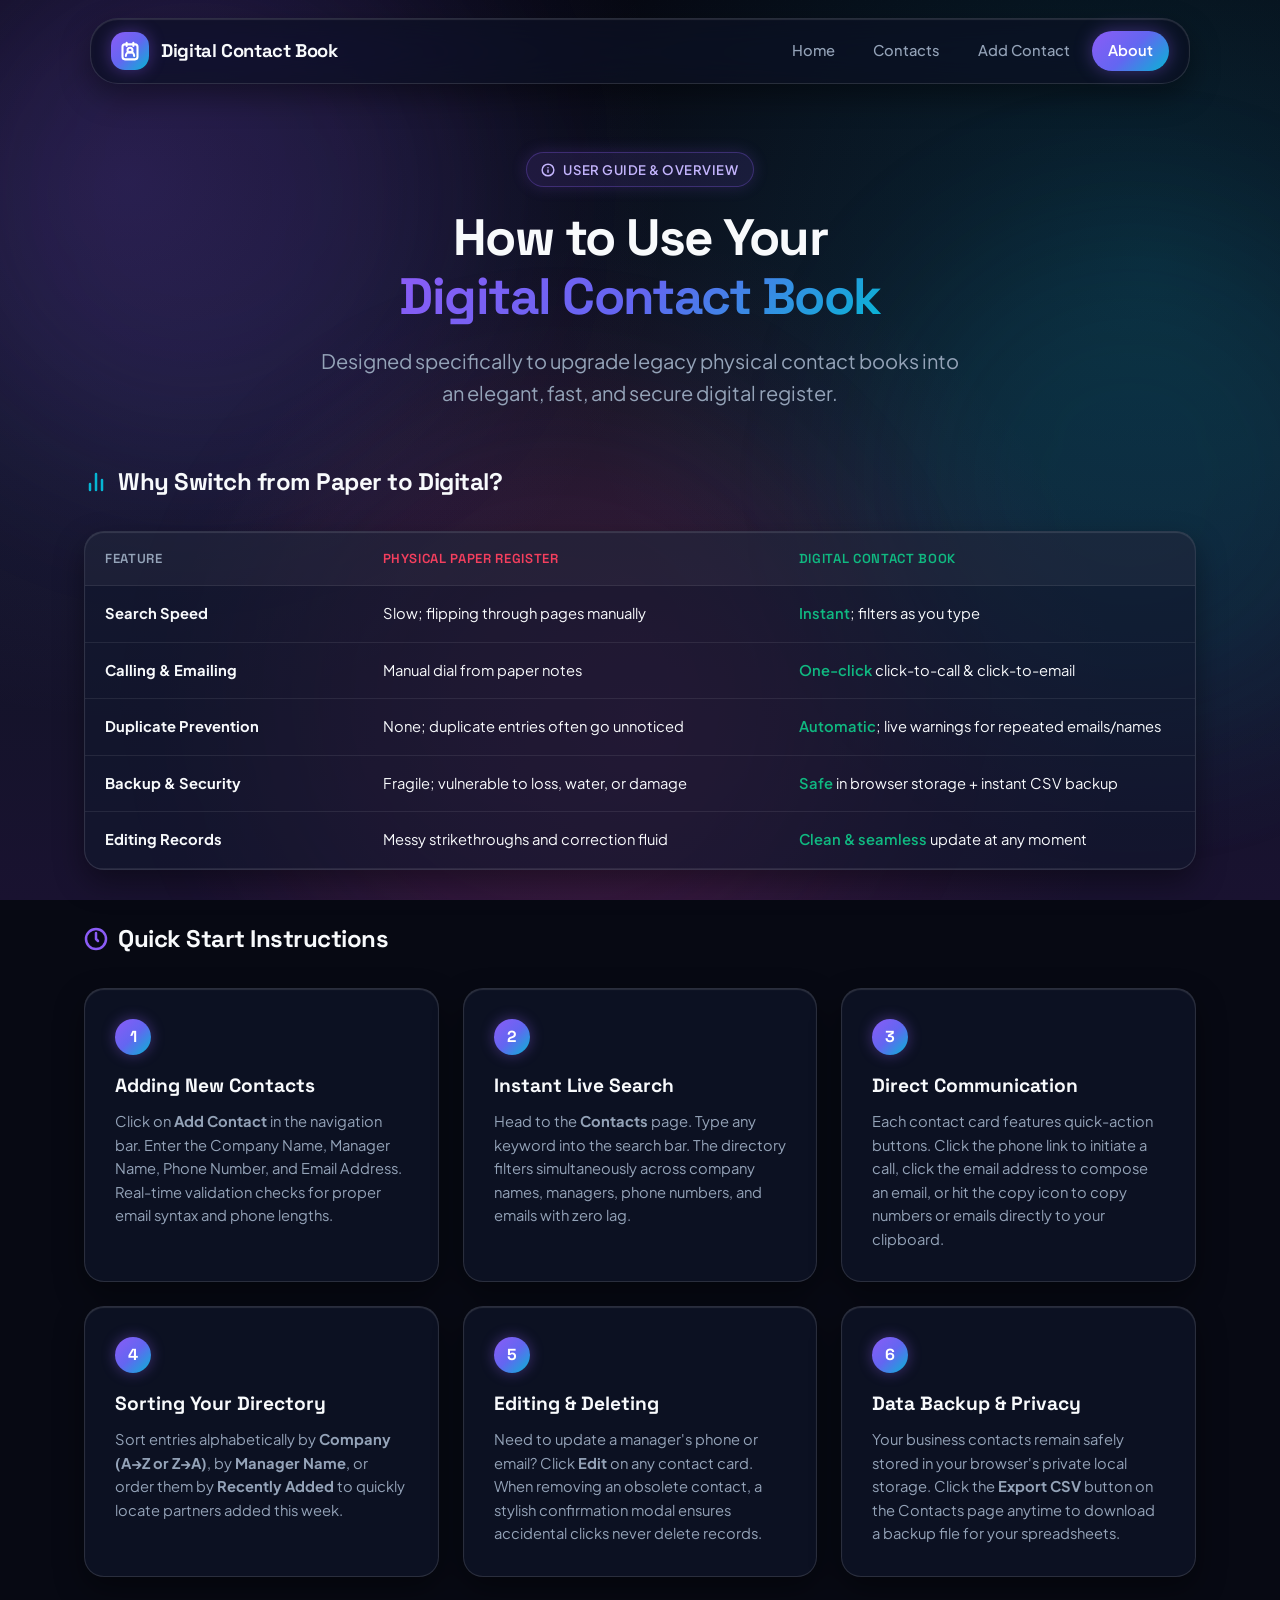
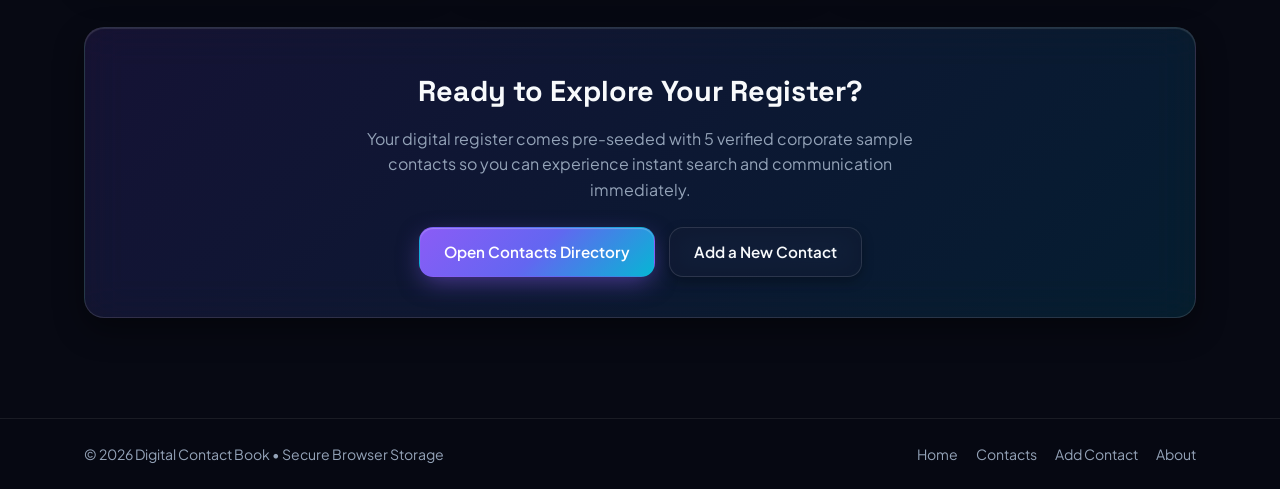
==== pages/about.html @ 1ab27706 "Add files via upload" ====
<!DOCTYPE html>
<html lang="en">
<head>
  <meta charset="UTF-8">
  <meta name="viewport" content="width=device-width, initial-scale=1.0">
  <title>About & User Guide | Digital Contact Book</title>
  <meta name="description" content="Learn how to use your digital contact book to replace your physical paper register.">
  <link rel="stylesheet" href="../css/style.css">
</head>
<body>

  <!-- Ambient Shifting Glow Mesh -->
  <div class="ambient-glow" aria-hidden="true">
    <div class="glow-orb glow-1"></div>
    <div class="glow-orb glow-2"></div>
    <div class="glow-orb glow-3"></div>
  </div>

  <!-- Sticky Glass Navigation Bar -->
  <div class="navbar-wrapper">
    <nav class="navbar" aria-label="Main Navigation">
      <a href="../index.html" class="nav-brand">
        <div class="brand-icon">
          <svg width="20" height="20" viewBox="0 0 24 24" fill="none" stroke="currentColor" stroke-width="2.5" stroke-linecap="round" stroke-linejoin="round">
            <path d="M16 2v4"></path>
            <path d="M8 2v4"></path>
            <rect width="18" height="18" x="3" y="4" rx="3"></rect>
            <circle cx="12" cy="11" r="3"></circle>
            <path d="M7 18a5 5 0 0 1 10 0"></path>
          </svg>
        </div>
        <span>Digital Contact Book</span>
      </a>

      <ul class="nav-links">
        <li><a href="../index.html" class="nav-link">Home</a></li>
        <li><a href="contacts.html" class="nav-link">Contacts</a></li>
        <li><a href="add-contact.html" class="nav-link">Add Contact</a></li>
        <li><a href="about.html" class="nav-link active">About</a></li>
      </ul>

      <button type="button" class="mobile-toggle" id="mobile-toggle" aria-label="Toggle Navigation Menu">
        <svg width="22" height="22" viewBox="0 0 24 24" fill="none" stroke="currentColor" stroke-width="2" stroke-linecap="round" stroke-linejoin="round">
          <line x1="4" y1="6" x2="20" y2="6"></line>
          <line x1="4" y1="12" x2="20" y2="12"></line>
          <line x1="4" y1="18" x2="20" y2="18"></line>
        </svg>
      </button>
    </nav>
  </div>

  <!-- Mobile Dropdown Navigation -->
  <div class="mobile-menu" id="mobile-menu">
    <a href="../index.html" class="nav-link">Home</a>
    <a href="contacts.html" class="nav-link">Contacts</a>
    <a href="add-contact.html" class="nav-link">Add Contact</a>
    <a href="about.html" class="nav-link active">About</a>
  </div>

  <!-- Main Content -->
  <main class="main-content">
    <div class="container">

      <!-- Header Section -->
      <div class="hero-section fade-in" style="padding-bottom: 20px;">
        <div class="hero-pill">
          <svg width="14" height="14" viewBox="0 0 24 24" fill="none" stroke="currentColor" stroke-width="2.5" stroke-linecap="round" stroke-linejoin="round">
            <circle cx="12" cy="12" r="10"></circle>
            <line x1="12" y1="16" x2="12" y2="12"></line>
            <line x1="12" y1="8" x2="12.01" y2="8"></line>
          </svg>
          User Guide & Overview
        </div>
        <h1 class="hero-title" style="font-size: clamp(2.2rem, 4vw, 3.2rem);">
          How to Use Your <br><span class="gradient-text">Digital Contact Book</span>
        </h1>
        <p class="hero-subtitle">
          Designed specifically to upgrade legacy physical contact books into an elegant, fast, and secure digital register.
        </p>
      </div>

      <!-- Comparison: Paper Register vs Digital Register -->
      <section style="margin-bottom: 50px;" class="fade-in">
        <h2 class="section-title" style="margin-bottom: 16px;">
          <svg width="24" height="24" viewBox="0 0 24 24" fill="none" stroke="currentColor" stroke-width="2.5" stroke-linecap="round" stroke-linejoin="round" style="color: var(--accent-cyan);">
            <line x1="18" y1="20" x2="18" y2="10"></line>
            <line x1="12" y1="20" x2="12" y2="4"></line>
            <line x1="6" y1="20" x2="6" y2="14"></line>
          </svg>
          Why Switch from Paper to Digital?
        </h2>

        <div class="glass-panel comparison-table-wrap">
          <table class="comparison-table">
            <thead>
              <tr>
                <th style="width: 25%;">Feature</th>
                <th style="width: 37.5%; color: var(--accent-rose);">Physical Paper Register</th>
                <th style="width: 37.5%; color: var(--accent-emerald);">Digital Contact Book</th>
              </tr>
            </thead>
            <tbody>
              <tr>
                <td><strong>Search Speed</strong></td>
                <td>Slow; flipping through pages manually</td>
                <td><span style="color: var(--accent-emerald); font-weight: 600;">Instant</span>; filters as you type</td>
              </tr>
              <tr>
                <td><strong>Calling & Emailing</strong></td>
                <td>Manual dial from paper notes</td>
                <td><span style="color: var(--accent-emerald); font-weight: 600;">One-click</span> click-to-call & click-to-email</td>
              </tr>
              <tr>
                <td><strong>Duplicate Prevention</strong></td>
                <td>None; duplicate entries often go unnoticed</td>
                <td><span style="color: var(--accent-emerald); font-weight: 600;">Automatic</span>; live warnings for repeated emails/names</td>
              </tr>
              <tr>
                <td><strong>Backup & Security</strong></td>
                <td>Fragile; vulnerable to loss, water, or damage</td>
                <td><span style="color: var(--accent-emerald); font-weight: 600;">Safe</span> in browser storage + instant CSV backup</td>
              </tr>
              <tr>
                <td><strong>Editing Records</strong></td>
                <td>Messy strikethroughs and correction fluid</td>
                <td><span style="color: var(--accent-emerald); font-weight: 600;">Clean & seamless</span> update at any moment</td>
              </tr>
            </tbody>
          </table>
        </div>
      </section>

      <!-- Step-by-Step Guide Grid -->
      <section style="margin-bottom: 50px;" class="fade-in">
        <h2 class="section-title" style="margin-bottom: 24px;">
          <svg width="24" height="24" viewBox="0 0 24 24" fill="none" stroke="currentColor" stroke-width="2.5" stroke-linecap="round" stroke-linejoin="round" style="color: var(--accent-violet);">
            <circle cx="12" cy="12" r="10"></circle>
            <polyline points="12 6 12 12 14 14"></polyline>
          </svg>
          Quick Start Instructions
        </h2>

        <div class="guide-grid">
          <!-- Step 1 -->
          <div class="glass-panel glass-panel-hover guide-card">
            <div class="guide-step-num">1</div>
            <h3 style="font-family: var(--font-heading); font-size: 1.2rem; margin-bottom: 8px;">Adding New Contacts</h3>
            <p style="color: var(--text-muted); font-size: 0.92rem; line-height: 1.6;">
              Click on <strong>Add Contact</strong> in the navigation bar. Enter the Company Name, Manager Name, Phone Number, and Email Address. Real-time validation checks for proper email syntax and phone lengths.
            </p>
          </div>

          <!-- Step 2 -->
          <div class="glass-panel glass-panel-hover guide-card">
            <div class="guide-step-num">2</div>
            <h3 style="font-family: var(--font-heading); font-size: 1.2rem; margin-bottom: 8px;">Instant Live Search</h3>
            <p style="color: var(--text-muted); font-size: 0.92rem; line-height: 1.6;">
              Head to the <strong>Contacts</strong> page. Type any keyword into the search bar. The directory filters simultaneously across company names, managers, phone numbers, and emails with zero lag.
            </p>
          </div>

          <!-- Step 3 -->
          <div class="glass-panel glass-panel-hover guide-card">
            <div class="guide-step-num">3</div>
            <h3 style="font-family: var(--font-heading); font-size: 1.2rem; margin-bottom: 8px;">Direct Communication</h3>
            <p style="color: var(--text-muted); font-size: 0.92rem; line-height: 1.6;">
              Each contact card features quick-action buttons. Click the phone link to initiate a call, click the email address to compose an email, or hit the copy icon to copy numbers or emails directly to your clipboard.
            </p>
          </div>

          <!-- Step 4 -->
          <div class="glass-panel glass-panel-hover guide-card">
            <div class="guide-step-num">4</div>
            <h3 style="font-family: var(--font-heading); font-size: 1.2rem; margin-bottom: 8px;">Sorting Your Directory</h3>
            <p style="color: var(--text-muted); font-size: 0.92rem; line-height: 1.6;">
              Sort entries alphabetically by <strong>Company (A&rarr;Z or Z&rarr;A)</strong>, by <strong>Manager Name</strong>, or order them by <strong>Recently Added</strong> to quickly locate partners added this week.
            </p>
          </div>

          <!-- Step 5 -->
          <div class="glass-panel glass-panel-hover guide-card">
            <div class="guide-step-num">5</div>
            <h3 style="font-family: var(--font-heading); font-size: 1.2rem; margin-bottom: 8px;">Editing & Deleting</h3>
            <p style="color: var(--text-muted); font-size: 0.92rem; line-height: 1.6;">
              Need to update a manager's phone or email? Click <strong>Edit</strong> on any contact card. When removing an obsolete contact, a stylish confirmation modal ensures accidental clicks never delete records.
            </p>
          </div>

          <!-- Step 6 -->
          <div class="glass-panel glass-panel-hover guide-card">
            <div class="guide-step-num">6</div>
            <h3 style="font-family: var(--font-heading); font-size: 1.2rem; margin-bottom: 8px;">Data Backup & Privacy</h3>
            <p style="color: var(--text-muted); font-size: 0.92rem; line-height: 1.6;">
              Your business contacts remain safely stored in your browser's private local storage. Click the <strong>Export CSV</strong> button on the Contacts page anytime to download a backup file for your spreadsheets.
            </p>
          </div>
        </div>
      </section>

      <!-- Call to Action Banner -->
      <section class="glass-panel fade-in" style="padding: 40px; text-align: center; margin-bottom: 40px; background: linear-gradient(135deg, rgba(139, 92, 246, 0.12) 0%, rgba(6, 182, 212, 0.12) 100%);">
        <h2 style="font-family: var(--font-heading); font-size: 1.8rem; font-weight: 700; margin-bottom: 12px;">
          Ready to Explore Your Register?
        </h2>
        <p style="color: var(--text-muted); max-width: 560px; margin: 0 auto 24px; font-size: 1rem;">
          Your digital register comes pre-seeded with 5 verified corporate sample contacts so you can experience instant search and communication immediately.
        </p>
        <div style="display: flex; gap: 14px; justify-content: center; flex-wrap: wrap;">
          <a href="contacts.html" class="btn btn-primary">Open Contacts Directory</a>
          <a href="add-contact.html" class="btn btn-glass">Add a New Contact</a>
        </div>
      </section>

    </div>
  </main>

  <!-- Sticky / Bottom Footer -->
  <footer class="site-footer">
    <div class="container footer-inner">
      <div>&copy; 2026 Digital Contact Book &bull; Secure Browser Storage</div>
      <div class="footer-nav">
        <a href="../index.html">Home</a>
        <a href="contacts.html">Contacts</a>
        <a href="add-contact.html">Add Contact</a>
        <a href="about.html">About</a>
      </div>
    </div>
  </footer>

  <!-- Small Inline Script for Mobile Navigation -->
  <script>
    document.addEventListener('DOMContentLoaded', () => {
      const toggle = document.getElementById('mobile-toggle');
      const menu = document.getElementById('mobile-menu');
      if (toggle && menu) {
        toggle.addEventListener('click', () => menu.classList.toggle('open'));
      }
    });
  </script>
</body>
</html>
---- css/style.css ----
/* ===================================================================
   Digital Contact Book - Ultra-Modern Glassmorphic Aurora Design System
   Single shared stylesheet for all pages
   =================================================================== */

@import url('https://fonts.googleapis.com/css2?family=Plus+Jakarta+Sans:wght@300;400;500;600;700;800&family=Space+Grotesk:wght@500;600;700&display=swap');

/* --- CSS Variables & Design Tokens --- */
:root {
  --font-body: 'Plus Jakarta Sans', -apple-system, BlinkMacSystemFont, 'Segoe UI', Roboto, sans-serif;
  --font-heading: 'Space Grotesk', 'Plus Jakarta Sans', sans-serif;

  /* Color Palette */
  --bg-dark: #070913;
  --bg-gradient-1: #0f1424;
  --bg-gradient-2: #191230;
  
  --glass-nav: rgba(12, 16, 33, 0.75);
  --glass-card: rgba(18, 24, 46, 0.6);
  --glass-card-hover: rgba(26, 34, 64, 0.75);
  --glass-input: rgba(11, 15, 30, 0.7);
  --glass-modal: rgba(14, 18, 36, 0.92);

  --border-subtle: rgba(255, 255, 255, 0.08);
  --border-glass: rgba(255, 255, 255, 0.12);
  --border-glow: rgba(139, 92, 246, 0.5);

  --text-main: #f8fafc;
  --text-muted: #94a3b8;
  --text-dim: #64748b;

  --accent-violet: #8b5cf6;
  --accent-cyan: #06b6d4;
  --accent-pink: #ec4899;
  --accent-emerald: #10b981;
  --accent-amber: #f59e0b;
  --accent-rose: #f43f5e;

  --gradient-primary: linear-gradient(135deg, #8b5cf6 0%, #6366f1 50%, #06b6d4 100%);
  --gradient-accent: linear-gradient(135deg, #ec4899 0%, #8b5cf6 100%);
  --gradient-glow: linear-gradient(135deg, rgba(139, 92, 246, 0.35) 0%, rgba(6, 182, 212, 0.35) 100%);

  --shadow-sm: 0 4px 12px rgba(0, 0, 0, 0.3);
  --shadow-md: 0 12px 30px rgba(0, 0, 0, 0.4);
  --shadow-lg: 0 24px 50px rgba(0, 0, 0, 0.6);
  --shadow-inner: inset 0 1px 1px 0 rgba(255, 255, 255, 0.12);

  --radius-sm: 8px;
  --radius-md: 14px;
  --radius-lg: 20px;
  --radius-xl: 28px;
  --radius-full: 9999px;

  --transition-fast: 0.18s cubic-bezier(0.16, 1, 0.3, 1);
  --transition-normal: 0.28s cubic-bezier(0.16, 1, 0.3, 1);
  --transition-bounce: 0.4s cubic-bezier(0.34, 1.56, 0.64, 1);
}

/* --- Base & Reset --- */
*, *::before, *::after {
  box-sizing: border-box;
  margin: 0;
  padding: 0;
}

html {
  font-size: 16px;
  scroll-behavior: smooth;
  -webkit-font-smoothing: antialiased;
}

body {
  font-family: var(--font-body);
  background-color: var(--bg-dark);
  background-image: 
    radial-gradient(circle at 10% 20%, rgba(139, 92, 246, 0.16), transparent 40%),
    radial-gradient(circle at 90% 30%, rgba(6, 182, 212, 0.14), transparent 45%),
    radial-gradient(circle at 50% 80%, rgba(236, 72, 153, 0.12), transparent 50%),
    linear-gradient(180deg, var(--bg-dark) 0%, var(--bg-gradient-1) 50%, var(--bg-gradient-2) 100%);
  background-attachment: fixed;
  color: var(--text-main);
  min-height: 100vh;
  line-height: 1.6;
  display: flex;
  flex-direction: column;
  position: relative;
  overflow-x: hidden;
}

/* Shifting Ambient Aurora Mesh */
.ambient-glow {
  position: fixed;
  inset: 0;
  pointer-events: none;
  z-index: 0;
  overflow: hidden;
}

.glow-orb {
  position: absolute;
  border-radius: 50%;
  filter: blur(90px);
  opacity: 0.55;
  will-change: transform;
}

.glow-1 {
  width: 550px;
  height: 550px;
  background: rgba(139, 92, 246, 0.18);
  top: -80px;
  left: -80px;
  animation: floatOrb1 20s ease-in-out infinite alternate;
}

.glow-2 {
  width: 500px;
  height: 500px;
  background: rgba(6, 182, 212, 0.16);
  top: 25%;
  right: -100px;
  animation: floatOrb2 25s ease-in-out infinite alternate;
}

.glow-3 {
  width: 600px;
  height: 600px;
  background: rgba(236, 72, 153, 0.13);
  bottom: -100px;
  left: 20%;
  animation: floatOrb3 28s ease-in-out infinite alternate;
}

@keyframes floatOrb1 {
  0% { transform: translate(0, 0) scale(1); }
  100% { transform: translate(120px, 140px) scale(1.15); }
}

@keyframes floatOrb2 {
  0% { transform: translate(0, 0) scale(1); }
  100% { transform: translate(-140px, 80px) scale(0.95); }
}

@keyframes floatOrb3 {
  0% { transform: translate(0, 0) scale(1); }
  100% { transform: translate(80px, -120px) scale(1.1); }
}

/* Respect Reduced Motion */
@media (prefers-reduced-motion: reduce) {
  .glow-orb { animation: none !important; }
  * { animation-duration: 0.001ms !important; transition-duration: 0.001ms !important; }
}

/* --- Container & Layout --- */
.container {
  width: 100%;
  max-width: 1160px;
  margin: 0 auto;
  padding: 0 24px;
  position: relative;
  z-index: 1;
}

.main-content {
  flex: 1 0 auto;
  padding-top: 104px;
  padding-bottom: 60px;
}

/* --- Sticky Glass Navigation Bar --- */
.navbar-wrapper {
  position: fixed;
  top: 18px;
  left: 0;
  right: 0;
  z-index: 100;
  display: flex;
  justify-content: center;
  padding: 0 24px;
}

.navbar {
  width: 100%;
  max-width: 1100px;
  height: 66px;
  background: var(--glass-nav);
  backdrop-filter: blur(20px) saturate(180%);
  -webkit-backdrop-filter: blur(20px) saturate(180%);
  border: 1px solid var(--border-glass);
  box-shadow: var(--shadow-md), var(--shadow-inner);
  border-radius: var(--radius-xl);
  display: flex;
  align-items: center;
  justify-content: space-between;
  padding: 0 20px;
  transition: all var(--transition-normal);
}

.nav-brand {
  display: flex;
  align-items: center;
  gap: 12px;
  text-decoration: none;
  color: var(--text-main);
  font-family: var(--font-heading);
  font-weight: 700;
  font-size: 1.15rem;
  letter-spacing: -0.02em;
}

.brand-icon {
  width: 38px;
  height: 38px;
  border-radius: var(--radius-md);
  background: var(--gradient-primary);
  display: flex;
  align-items: center;
  justify-content: center;
  color: white;
  box-shadow: 0 0 16px rgba(139, 92, 246, 0.4);
  transition: transform var(--transition-bounce);
}

.nav-brand:hover .brand-icon {
  transform: rotate(-6deg) scale(1.06);
}

.nav-links {
  display: flex;
  align-items: center;
  gap: 6px;
  list-style: none;
}

.nav-link {
  display: inline-flex;
  align-items: center;
  gap: 7px;
  padding: 8px 16px;
  border-radius: var(--radius-full);
  font-size: 0.92rem;
  font-weight: 500;
  color: var(--text-muted);
  text-decoration: none;
  transition: all var(--transition-fast);
}

.nav-link:hover {
  color: var(--text-main);
  background: rgba(255, 255, 255, 0.06);
}

.nav-link.active {
  color: #ffffff;
  background: var(--gradient-primary);
  box-shadow: 0 0 18px rgba(139, 92, 246, 0.4);
  font-weight: 600;
}

/* Mobile Toggle & Menu */
.mobile-toggle {
  display: none;
  width: 40px;
  height: 40px;
  border-radius: var(--radius-md);
  border: 1px solid var(--border-glass);
  background: rgba(255, 255, 255, 0.05);
  color: var(--text-main);
  cursor: pointer;
  align-items: center;
  justify-content: center;
}

.mobile-menu {
  display: none;
  position: fixed;
  top: 90px;
  left: 24px;
  right: 24px;
  background: var(--glass-modal);
  backdrop-filter: blur(24px) saturate(180%);
  border: 1px solid var(--border-glass);
  border-radius: var(--radius-lg);
  padding: 16px;
  box-shadow: var(--shadow-lg);
  z-index: 99;
  flex-direction: column;
  gap: 8px;
}

.mobile-menu.open {
  display: flex;
}

.mobile-menu .nav-link {
  width: 100%;
  padding: 12px 16px;
  border-radius: var(--radius-md);
}

/* --- Glassmorphism Panels & Cards --- */
.glass-panel {
  background: var(--glass-card);
  backdrop-filter: blur(20px) saturate(180%);
  -webkit-backdrop-filter: blur(20px) saturate(180%);
  border: 1px solid var(--border-glass);
  box-shadow: var(--shadow-md), var(--shadow-inner);
  border-radius: var(--radius-lg);
  transition: all var(--transition-normal);
  position: relative;
}

.glass-panel-hover:hover {
  border-color: var(--border-glow);
  box-shadow: var(--shadow-lg), 0 0 25px rgba(139, 92, 246, 0.25), var(--shadow-inner);
  transform: translateY(-4px);
}

/* --- Hero Section --- */
.hero-section {
  text-align: center;
  padding: 48px 0 36px;
  max-width: 820px;
  margin: 0 auto;
}

.hero-pill {
  display: inline-flex;
  align-items: center;
  gap: 8px;
  padding: 6px 14px;
  border-radius: var(--radius-full);
  background: rgba(139, 92, 246, 0.12);
  border: 1px solid rgba(139, 92, 246, 0.3);
  color: #c4b5fd;
  font-size: 0.82rem;
  font-weight: 600;
  letter-spacing: 0.04em;
  text-transform: uppercase;
  margin-bottom: 22px;
  box-shadow: 0 0 16px rgba(139, 92, 246, 0.2);
}

.hero-title {
  font-family: var(--font-heading);
  font-size: clamp(2.4rem, 5vw, 3.8rem);
  font-weight: 800;
  line-height: 1.15;
  letter-spacing: -0.03em;
  margin-bottom: 18px;
  color: var(--text-main);
}

.gradient-text {
  background: var(--gradient-primary);
  -webkit-background-clip: text;
  -webkit-text-fill-color: transparent;
  display: inline-block;
}

.hero-subtitle {
  font-size: clamp(1.05rem, 2vw, 1.25rem);
  color: var(--text-muted);
  max-width: 640px;
  margin: 0 auto 34px;
  line-height: 1.6;
}

.hero-actions {
  display: flex;
  align-items: center;
  justify-content: center;
  gap: 16px;
  flex-wrap: wrap;
}

/* --- Buttons --- */
.btn {
  display: inline-flex;
  align-items: center;
  justify-content: center;
  gap: 8px;
  padding: 12px 24px;
  border-radius: var(--radius-md);
  font-family: var(--font-body);
  font-size: 0.95rem;
  font-weight: 600;
  text-decoration: none;
  cursor: pointer;
  border: 1px solid transparent;
  transition: all var(--transition-fast);
  white-space: nowrap;
  outline: none;
}

.btn-primary {
  background: var(--gradient-primary);
  color: #ffffff;
  box-shadow: 0 8px 24px -4px rgba(139, 92, 246, 0.5), inset 0 1px 1px 0 rgba(255, 255, 255, 0.25);
}

.btn-primary:hover {
  transform: translateY(-2px);
  box-shadow: 0 12px 30px -4px rgba(139, 92, 246, 0.7), inset 0 1px 1px 0 rgba(255, 255, 255, 0.35);
  filter: brightness(1.06);
}

.btn-glass {
  background: var(--glass-card);
  backdrop-filter: blur(14px);
  border: 1px solid var(--border-glass);
  color: var(--text-main);
  box-shadow: var(--shadow-sm);
}

.btn-glass:hover {
  background: var(--glass-card-hover);
  border-color: rgba(255, 255, 255, 0.25);
  transform: translateY(-2px);
  color: #ffffff;
}

.btn-danger {
  background: rgba(244, 63, 94, 0.14);
  border: 1px solid rgba(244, 63, 94, 0.35);
  color: #f43f5e;
}

.btn-danger:hover {
  background: rgba(244, 63, 94, 0.28);
  border-color: rgba(244, 63, 94, 0.6);
  color: #ffe4e6;
  box-shadow: 0 0 16px rgba(244, 63, 94, 0.3);
}

.btn-sm {
  padding: 8px 14px;
  font-size: 0.85rem;
  border-radius: var(--radius-sm);
}

.btn-icon {
  width: 36px;
  height: 36px;
  padding: 0;
  border-radius: var(--radius-sm);
  display: inline-flex;
  align-items: center;
  justify-content: center;
  background: rgba(255, 255, 255, 0.05);
  border: 1px solid var(--border-glass);
  color: var(--text-muted);
  cursor: pointer;
  transition: all var(--transition-fast);
}

.btn-icon:hover {
  color: var(--text-main);
  background: rgba(255, 255, 255, 0.12);
  border-color: var(--border-glow);
  transform: translateY(-1px);
}

/* --- Stats & Feature Cards --- */
.stats-grid {
  display: grid;
  grid-template-columns: repeat(auto-fit, minmax(280px, 1fr));
  gap: 24px;
  margin: 40px 0 50px;
}

.stat-card {
  padding: 24px;
  display: flex;
  align-items: center;
  gap: 20px;
}

.stat-icon {
  width: 58px;
  height: 58px;
  border-radius: var(--radius-md);
  display: flex;
  align-items: center;
  justify-content: center;
  flex-shrink: 0;
  background: rgba(139, 92, 246, 0.15);
  color: #a78bfa;
  border: 1px solid rgba(139, 92, 246, 0.3);
}

.stat-icon.cyan {
  background: rgba(6, 182, 212, 0.15);
  color: #22d3ee;
  border: 1px solid rgba(6, 182, 212, 0.3);
}

.stat-icon.pink {
  background: rgba(236, 72, 153, 0.15);
  color: #f472b6;
  border: 1px solid rgba(236, 72, 153, 0.3);
}

.stat-meta {
  display: flex;
  flex-direction: column;
}

.stat-val {
  font-family: var(--font-heading);
  font-size: 2.2rem;
  font-weight: 700;
  line-height: 1;
  color: var(--text-main);
  margin-bottom: 4px;
}

.stat-desc {
  font-size: 0.9rem;
  color: var(--text-muted);
  font-weight: 500;
}

/* --- Section Headers --- */
.section-header {
  display: flex;
  align-items: center;
  justify-content: space-between;
  margin-bottom: 24px;
  flex-wrap: wrap;
  gap: 16px;
}

.section-title {
  font-family: var(--font-heading);
  font-size: 1.5rem;
  font-weight: 700;
  letter-spacing: -0.02em;
  display: flex;
  align-items: center;
  gap: 10px;
}

.section-badge {
  font-size: 0.8rem;
  padding: 3px 10px;
  border-radius: var(--radius-full);
  background: rgba(255, 255, 255, 0.08);
  color: var(--text-muted);
  font-weight: 500;
}

/* --- Controls Toolbar (Search & Sort) --- */
.toolbar {
  padding: 16px 20px;
  margin-bottom: 30px;
  display: flex;
  align-items: center;
  justify-content: space-between;
  gap: 16px;
  flex-wrap: wrap;
}

.search-wrap {
  position: relative;
  flex: 1 1 320px;
}

.search-icon-svg {
  position: absolute;
  left: 14px;
  top: 50%;
  transform: translateY(-50%);
  color: var(--text-dim);
  pointer-events: none;
}

.search-field {
  width: 100%;
  height: 44px;
  padding: 0 40px 0 44px;
  border-radius: var(--radius-md);
  border: 1px solid var(--border-glass);
  background: var(--glass-input);
  color: var(--text-main);
  font-family: var(--font-body);
  font-size: 0.95rem;
  outline: none;
  transition: all var(--transition-fast);
}

.search-field:focus {
  border-color: var(--accent-violet);
  box-shadow: 0 0 0 3px rgba(139, 92, 246, 0.25);
}

.search-clear {
  position: absolute;
  right: 12px;
  top: 50%;
  transform: translateY(-50%);
  background: transparent;
  border: none;
  color: var(--text-dim);
  cursor: pointer;
  display: none;
}

.search-clear:hover {
  color: var(--text-main);
}

.sort-select {
  height: 44px;
  padding: 0 36px 0 14px;
  border-radius: var(--radius-md);
  border: 1px solid var(--border-glass);
  background: var(--glass-input);
  color: var(--text-main);
  font-family: var(--font-body);
  font-size: 0.9rem;
  cursor: pointer;
  outline: none;
  appearance: none;
  background-image: url("data:image/svg+xml,%3Csvg xmlns='http://www.w3.org/2000/svg' width='16' height='16' viewBox='0 0 24 24' fill='none' stroke='%2394a3b8' stroke-width='2' stroke-linecap='round' stroke-linejoin='round'%3E%3Cpolyline points='6 9 12 15 18 9'%3E%3C/polyline%3E%3C/svg%3E");
  background-repeat: no-repeat;
  background-position: right 12px center;
  transition: all var(--transition-fast);
}

.sort-select:focus {
  border-color: var(--accent-violet);
  box-shadow: 0 0 0 3px rgba(139, 92, 246, 0.25);
}

/* --- Contact Cards Grid --- */
.cards-grid {
  display: grid;
  grid-template-columns: repeat(auto-fill, minmax(330px, 1fr));
  gap: 24px;
}

.contact-card {
  padding: 24px;
  display: flex;
  flex-direction: column;
  justify-content: space-between;
  height: 100%;
  animation: fadeInUp 0.4s cubic-bezier(0.16, 1, 0.3, 1) backwards;
}

.card-header-row {
  display: flex;
  align-items: center;
  gap: 16px;
  margin-bottom: 20px;
}

.company-avatar-badge {
  width: 52px;
  height: 52px;
  border-radius: var(--radius-md);
  display: flex;
  align-items: center;
  justify-content: center;
  font-family: var(--font-heading);
  font-size: 1.25rem;
  font-weight: 700;
  color: #ffffff;
  flex-shrink: 0;
  box-shadow: 0 4px 14px rgba(0, 0, 0, 0.3);
  text-shadow: 0 1px 3px rgba(0, 0, 0, 0.4);
}

.card-titles {
  flex: 1;
  min-width: 0;
}

.card-company-name {
  font-family: var(--font-heading);
  font-size: 1.18rem;
  font-weight: 700;
  color: var(--text-main);
  white-space: nowrap;
  overflow: hidden;
  text-overflow: ellipsis;
  margin-bottom: 3px;
}

.card-manager-name {
  display: flex;
  align-items: center;
  gap: 6px;
  font-size: 0.88rem;
  color: var(--text-muted);
}

.card-contact-list {
  display: flex;
  flex-direction: column;
  gap: 10px;
  margin-bottom: 20px;
  padding: 14px;
  background: rgba(255, 255, 255, 0.03);
  border-radius: var(--radius-md);
  border: 1px solid rgba(255, 255, 255, 0.05);
}

.contact-item-row {
  display: flex;
  align-items: center;
  justify-content: space-between;
  gap: 8px;
  font-size: 0.88rem;
}

.item-left {
  display: flex;
  align-items: center;
  gap: 8px;
  color: var(--text-muted);
  min-width: 0;
}

.item-link {
  color: var(--text-main);
  text-decoration: none;
  font-weight: 500;
  white-space: nowrap;
  overflow: hidden;
  text-overflow: ellipsis;
}

.item-link:hover {
  color: var(--accent-cyan);
}

.copy-mini-btn {
  background: transparent;
  border: none;
  color: var(--text-dim);
  cursor: pointer;
  padding: 4px;
  border-radius: 4px;
  display: flex;
  align-items: center;
  justify-content: center;
  transition: color var(--transition-fast);
}

.copy-mini-btn:hover {
  color: var(--text-main);
}

.card-footer-row {
  display: flex;
  align-items: center;
  justify-content: flex-end;
  gap: 8px;
  padding-top: 16px;
  border-top: 1px solid var(--border-subtle);
  margin-top: auto;
}

/* --- Forms & Validation --- */
.form-box {
  max-width: 660px;
  margin: 0 auto;
  padding: 38px;
}

.form-field {
  margin-bottom: 22px;
  position: relative;
}

.field-label {
  display: block;
  font-size: 0.9rem;
  font-weight: 600;
  color: var(--text-main);
  margin-bottom: 8px;
}

.field-label .required {
  color: var(--accent-pink);
  margin-left: 2px;
}

.input-wrapper {
  position: relative;
}

.input-icon-svg {
  position: absolute;
  left: 14px;
  top: 50%;
  transform: translateY(-50%);
  color: var(--text-dim);
  pointer-events: none;
}

.text-input {
  width: 100%;
  padding: 12px 16px 12px 44px;
  border-radius: var(--radius-md);
  border: 1px solid var(--border-glass);
  background: var(--glass-input);
  color: var(--text-main);
  font-family: var(--font-body);
  font-size: 0.95rem;
  outline: none;
  transition: all var(--transition-fast);
}

.text-input:focus {
  border-color: var(--accent-violet);
  box-shadow: 0 0 0 3px rgba(139, 92, 246, 0.25);
}

.form-field.has-error .text-input {
  border-color: var(--accent-rose);
  box-shadow: 0 0 0 3px rgba(244, 63, 94, 0.25);
}

.field-error-msg {
  font-size: 0.82rem;
  margin-top: 6px;
  display: none;
  color: #fb7185;
  align-items: center;
  gap: 6px;
}

.form-field.has-error .field-error-msg {
  display: flex;
}

/* Warning & Success Banners */
.alert-banner {
  padding: 14px 18px;
  border-radius: var(--radius-md);
  margin-bottom: 24px;
  display: flex;
  align-items: center;
  gap: 12px;
  font-size: 0.92rem;
  animation: fadeInUp 0.3s ease;
}

.alert-warning {
  background: rgba(245, 158, 11, 0.12);
  border: 1px solid rgba(245, 158, 11, 0.35);
  color: #fbbf24;
}

.alert-success {
  background: rgba(16, 185, 129, 0.12);
  border: 1px solid rgba(16, 185, 129, 0.35);
  color: #34d399;
}

/* --- Empty States --- */
.empty-state {
  text-align: center;
  padding: 60px 24px;
  max-width: 480px;
  margin: 30px auto;
}

.empty-icon-circle {
  width: 76px;
  height: 76px;
  border-radius: var(--radius-xl);
  background: rgba(139, 92, 246, 0.1);
  border: 1px solid rgba(139, 92, 246, 0.25);
  display: inline-flex;
  align-items: center;
  justify-content: center;
  color: #a78bfa;
  margin-bottom: 22px;
  box-shadow: 0 0 25px rgba(139, 92, 246, 0.2);
}

.empty-title {
  font-family: var(--font-heading);
  font-size: 1.35rem;
  font-weight: 700;
  margin-bottom: 8px;
}

.empty-text {
  font-size: 0.95rem;
  color: var(--text-muted);
  margin-bottom: 22px;
}

/* --- About Guide Layout --- */
.guide-grid {
  display: grid;
  grid-template-columns: repeat(auto-fit, minmax(320px, 1fr));
  gap: 24px;
  margin: 30px 0 40px;
}

.guide-card {
  padding: 30px;
}

.guide-step-num {
  width: 36px;
  height: 36px;
  border-radius: 50%;
  background: var(--gradient-primary);
  color: white;
  display: flex;
  align-items: center;
  justify-content: center;
  font-family: var(--font-heading);
  font-weight: 700;
  font-size: 1rem;
  margin-bottom: 16px;
  box-shadow: 0 0 14px rgba(139, 92, 246, 0.4);
}

.comparison-table-wrap {
  overflow-x: auto;
  margin: 30px 0;
  border-radius: var(--radius-lg);
  border: 1px solid var(--border-glass);
}

.comparison-table {
  width: 100%;
  border-collapse: collapse;
  text-align: left;
}

.comparison-table th, .comparison-table td {
  padding: 16px 20px;
  border-bottom: 1px solid var(--border-subtle);
  font-size: 0.92rem;
}

.comparison-table th {
  background: rgba(255, 255, 255, 0.04);
  font-family: var(--font-heading);
  font-weight: 600;
  color: var(--text-muted);
  text-transform: uppercase;
  font-size: 0.82rem;
  letter-spacing: 0.05em;
}

/* --- Confirmation Modal --- */
.modal-overlay {
  position: fixed;
  inset: 0;
  background: rgba(4, 6, 15, 0.78);
  backdrop-filter: blur(8px);
  -webkit-backdrop-filter: blur(8px);
  z-index: 999;
  display: flex;
  align-items: center;
  justify-content: center;
  padding: 20px;
  opacity: 0;
  pointer-events: none;
  transition: opacity var(--transition-normal);
}

.modal-overlay.open {
  opacity: 1;
  pointer-events: auto;
}

.modal-card {
  background: var(--glass-modal);
  backdrop-filter: blur(28px) saturate(200%);
  border: 1px solid var(--border-glass);
  box-shadow: 0 25px 60px rgba(0, 0, 0, 0.65), var(--shadow-inner);
  border-radius: var(--radius-xl);
  max-width: 440px;
  width: 100%;
  padding: 32px;
  text-align: center;
  transform: scale(0.92);
  transition: transform var(--transition-bounce);
}

.modal-overlay.open .modal-card {
  transform: scale(1);
}

.modal-icon-badge {
  width: 60px;
  height: 60px;
  border-radius: 50%;
  margin: 0 auto 18px;
  display: flex;
  align-items: center;
  justify-content: center;
  background: rgba(244, 63, 94, 0.15);
  color: var(--accent-rose);
  border: 1px solid rgba(244, 63, 94, 0.35);
  box-shadow: 0 0 20px rgba(244, 63, 94, 0.25);
}

/* --- Floating Toasts --- */
.toast-stack {
  position: fixed;
  bottom: 24px;
  right: 24px;
  z-index: 1000;
  display: flex;
  flex-direction: column;
  gap: 10px;
  pointer-events: none;
}

.toast-item {
  pointer-events: auto;
  min-width: 280px;
  max-width: 420px;
  background: var(--glass-modal);
  backdrop-filter: blur(20px);
  border: 1px solid var(--border-glass);
  box-shadow: var(--shadow-lg);
  border-radius: var(--radius-md);
  padding: 14px 18px;
  display: flex;
  align-items: center;
  gap: 12px;
  color: var(--text-main);
  font-size: 0.9rem;
  font-weight: 500;
  animation: toastIn 0.3s cubic-bezier(0.16, 1, 0.3, 1) forwards;
}

@keyframes toastIn {
  from { opacity: 0; transform: translateY(16px) scale(0.96); }
  to { opacity: 1; transform: translateY(0) scale(1); }
}

@keyframes toastOut {
  from { opacity: 1; transform: translateY(0) scale(1); }
  to { opacity: 0; transform: translateY(16px) scale(0.96); }
}

/* --- Footer --- */
.site-footer {
  flex-shrink: 0;
  border-top: 1px solid var(--border-subtle);
  background: rgba(7, 9, 19, 0.5);
  backdrop-filter: blur(12px);
  padding: 24px 0;
  margin-top: auto;
  font-size: 0.88rem;
  color: var(--text-muted);
}

.footer-inner {
  display: flex;
  align-items: center;
  justify-content: space-between;
  flex-wrap: wrap;
  gap: 16px;
}

.footer-nav {
  display: flex;
  gap: 18px;
}

.footer-nav a {
  color: var(--text-muted);
  text-decoration: none;
  transition: color var(--transition-fast);
}

.footer-nav a:hover {
  color: var(--text-main);
}

/* --- Animations --- */
@keyframes fadeInUp {
  from { opacity: 0; transform: translateY(16px); }
  to { opacity: 1; transform: translateY(0); }
}

.fade-in {
  animation: fadeInUp 0.45s cubic-bezier(0.16, 1, 0.3, 1) forwards;
}

/* --- Responsive Media Queries --- */
@media (max-width: 768px) {
  .nav-links { display: none; }
  .mobile-toggle { display: flex; }
  .navbar { height: 60px; padding: 0 16px; }
  .main-content { padding-top: 92px; padding-bottom: 40px; }
  .hero-section { padding: 24px 0 20px; }
  .stats-grid { grid-template-columns: 1fr; }
  .cards-grid { grid-template-columns: 1fr; }
  .form-box { padding: 24px 18px; }
  .toolbar { flex-direction: column; align-items: stretch; }
  .footer-inner { flex-direction: column; text-align: center; }
}
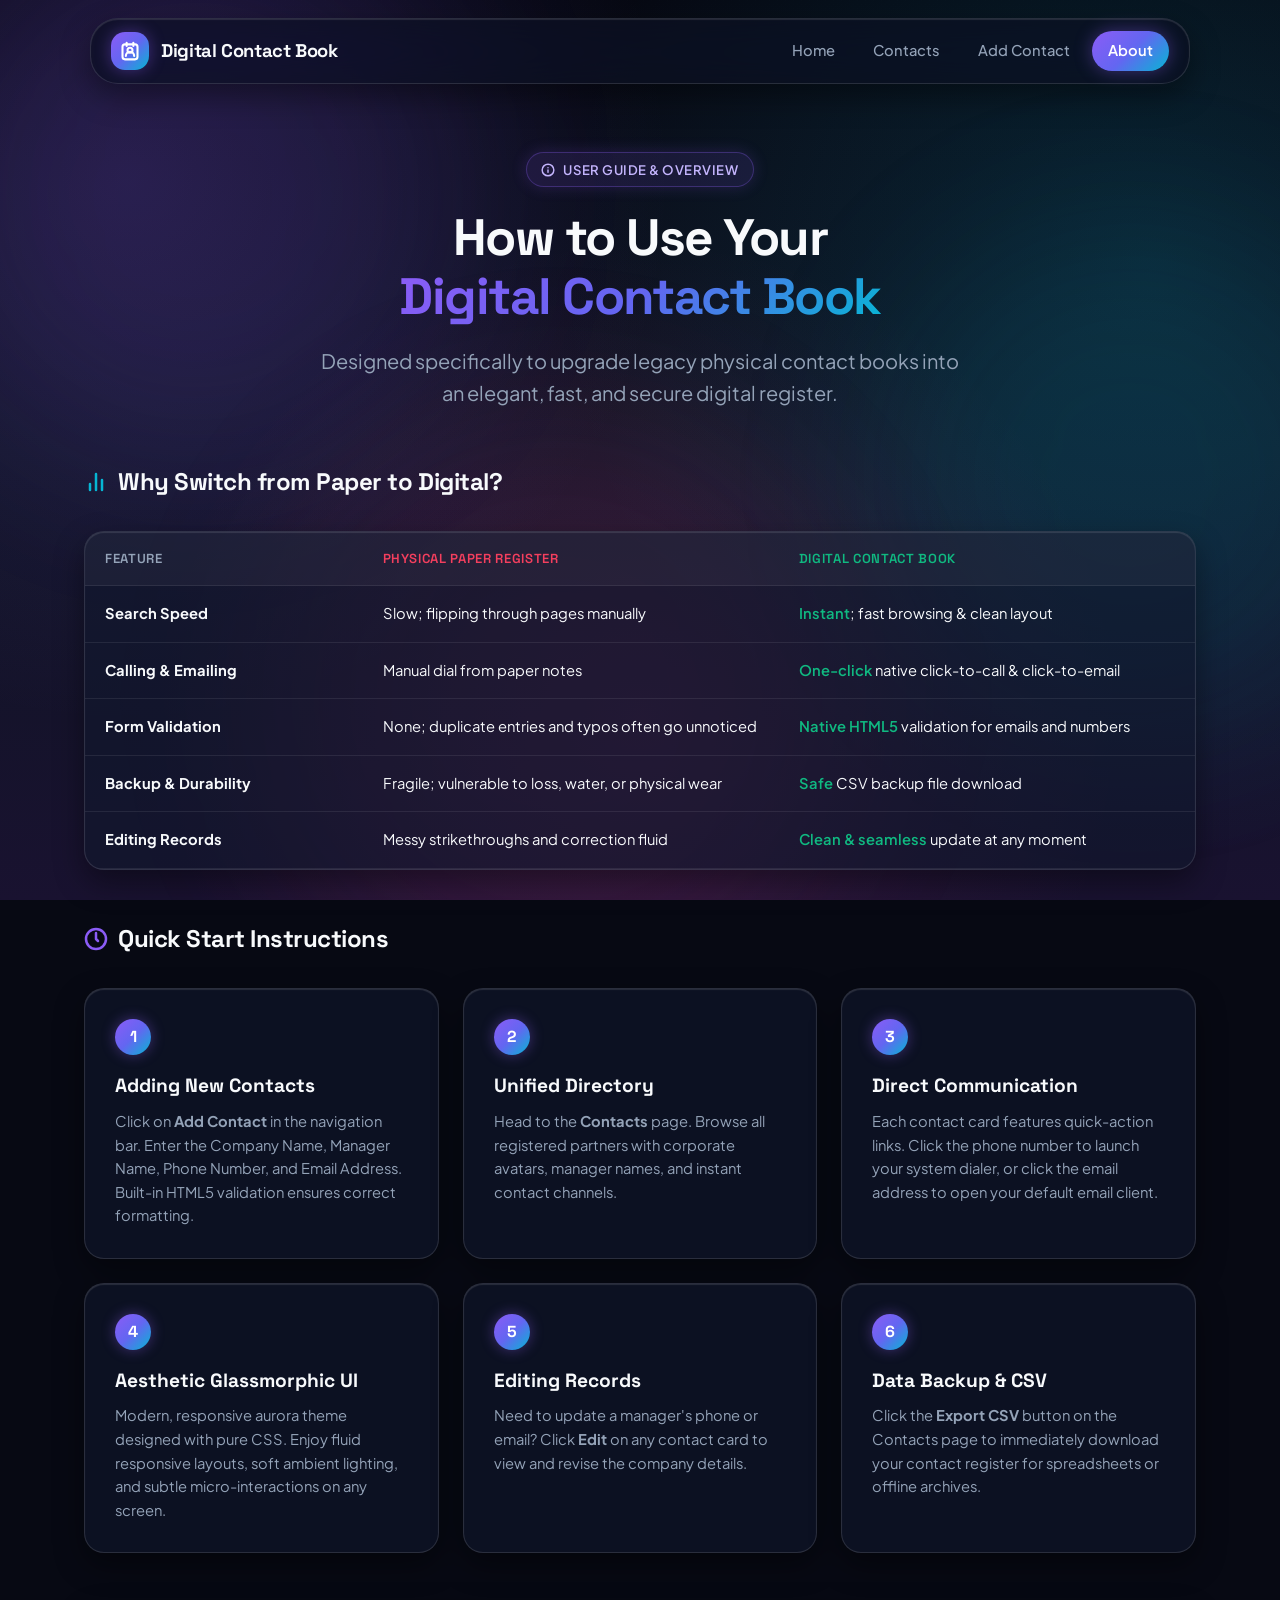
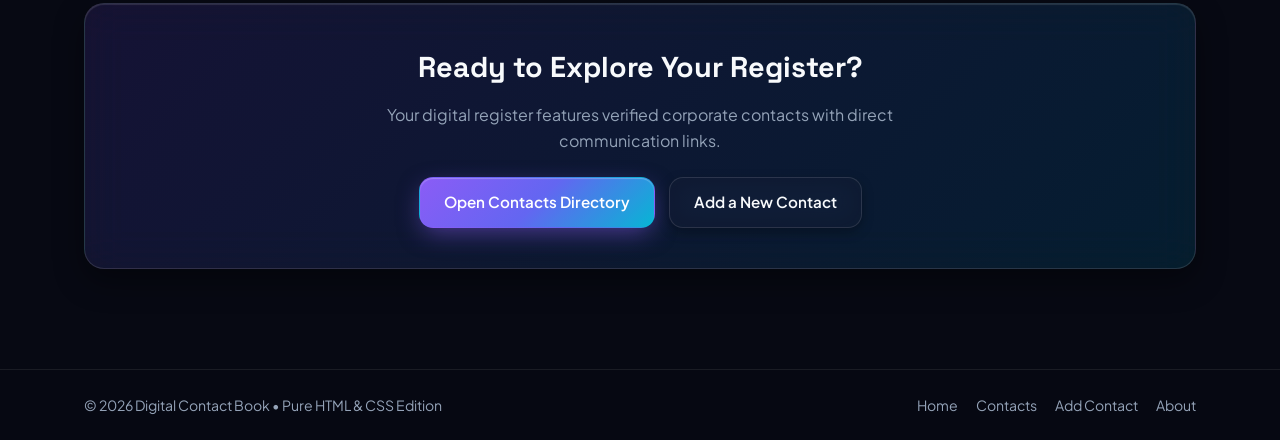
==== commit 5590c32d: "Add files via upload" ====
--- a/pages/about.html
+++ b/pages/about.html
@@ -15,6 +15,9 @@
     <div class="glow-orb glow-2"></div>
     <div class="glow-orb glow-3"></div>
   </div>
+
+  <!-- Pure CSS Mobile Menu Toggle Checkbox -->
+  <input type="checkbox" id="mobile-toggle-check" class="mobile-toggle-check" aria-hidden="true">
 
   <!-- Sticky Glass Navigation Bar -->
   <div class="navbar-wrapper">
@@ -39,13 +42,13 @@
         <li><a href="about.html" class="nav-link active">About</a></li>
       </ul>
 
-      <button type="button" class="mobile-toggle" id="mobile-toggle" aria-label="Toggle Navigation Menu">
+      <label for="mobile-toggle-check" class="mobile-toggle" aria-label="Toggle Navigation Menu">
         <svg width="22" height="22" viewBox="0 0 24 24" fill="none" stroke="currentColor" stroke-width="2" stroke-linecap="round" stroke-linejoin="round">
           <line x1="4" y1="6" x2="20" y2="6"></line>
           <line x1="4" y1="12" x2="20" y2="12"></line>
           <line x1="4" y1="18" x2="20" y2="18"></line>
         </svg>
-      </button>
+      </label>
     </nav>
   </div>
 
@@ -103,22 +106,22 @@
               <tr>
                 <td><strong>Search Speed</strong></td>
                 <td>Slow; flipping through pages manually</td>
-                <td><span style="color: var(--accent-emerald); font-weight: 600;">Instant</span>; filters as you type</td>
+                <td><span style="color: var(--accent-emerald); font-weight: 600;">Instant</span>; fast browsing &amp; clean layout</td>
               </tr>
               <tr>
                 <td><strong>Calling & Emailing</strong></td>
                 <td>Manual dial from paper notes</td>
-                <td><span style="color: var(--accent-emerald); font-weight: 600;">One-click</span> click-to-call & click-to-email</td>
-              </tr>
-              <tr>
-                <td><strong>Duplicate Prevention</strong></td>
-                <td>None; duplicate entries often go unnoticed</td>
-                <td><span style="color: var(--accent-emerald); font-weight: 600;">Automatic</span>; live warnings for repeated emails/names</td>
-              </tr>
-              <tr>
-                <td><strong>Backup & Security</strong></td>
-                <td>Fragile; vulnerable to loss, water, or damage</td>
-                <td><span style="color: var(--accent-emerald); font-weight: 600;">Safe</span> in browser storage + instant CSV backup</td>
+                <td><span style="color: var(--accent-emerald); font-weight: 600;">One-click</span> native click-to-call &amp; click-to-email</td>
+              </tr>
+              <tr>
+                <td><strong>Form Validation</strong></td>
+                <td>None; duplicate entries and typos often go unnoticed</td>
+                <td><span style="color: var(--accent-emerald); font-weight: 600;">Native HTML5</span> validation for emails and numbers</td>
+              </tr>
+              <tr>
+                <td><strong>Backup & Durability</strong></td>
+                <td>Fragile; vulnerable to loss, water, or physical wear</td>
+                <td><span style="color: var(--accent-emerald); font-weight: 600;">Safe</span> CSV backup file download</td>
               </tr>
               <tr>
                 <td><strong>Editing Records</strong></td>
@@ -146,16 +149,16 @@
             <div class="guide-step-num">1</div>
             <h3 style="font-family: var(--font-heading); font-size: 1.2rem; margin-bottom: 8px;">Adding New Contacts</h3>
             <p style="color: var(--text-muted); font-size: 0.92rem; line-height: 1.6;">
-              Click on <strong>Add Contact</strong> in the navigation bar. Enter the Company Name, Manager Name, Phone Number, and Email Address. Real-time validation checks for proper email syntax and phone lengths.
+              Click on <strong>Add Contact</strong> in the navigation bar. Enter the Company Name, Manager Name, Phone Number, and Email Address. Built-in HTML5 validation ensures correct formatting.
             </p>
           </div>
 
           <!-- Step 2 -->
           <div class="glass-panel glass-panel-hover guide-card">
             <div class="guide-step-num">2</div>
-            <h3 style="font-family: var(--font-heading); font-size: 1.2rem; margin-bottom: 8px;">Instant Live Search</h3>
-            <p style="color: var(--text-muted); font-size: 0.92rem; line-height: 1.6;">
-              Head to the <strong>Contacts</strong> page. Type any keyword into the search bar. The directory filters simultaneously across company names, managers, phone numbers, and emails with zero lag.
+            <h3 style="font-family: var(--font-heading); font-size: 1.2rem; margin-bottom: 8px;">Unified Directory</h3>
+            <p style="color: var(--text-muted); font-size: 0.92rem; line-height: 1.6;">
+              Head to the <strong>Contacts</strong> page. Browse all registered partners with corporate avatars, manager names, and instant contact channels.
             </p>
           </div>
 
@@ -164,34 +167,34 @@
             <div class="guide-step-num">3</div>
             <h3 style="font-family: var(--font-heading); font-size: 1.2rem; margin-bottom: 8px;">Direct Communication</h3>
             <p style="color: var(--text-muted); font-size: 0.92rem; line-height: 1.6;">
-              Each contact card features quick-action buttons. Click the phone link to initiate a call, click the email address to compose an email, or hit the copy icon to copy numbers or emails directly to your clipboard.
+              Each contact card features quick-action links. Click the phone number to launch your system dialer, or click the email address to open your default email client.
             </p>
           </div>
 
           <!-- Step 4 -->
           <div class="glass-panel glass-panel-hover guide-card">
             <div class="guide-step-num">4</div>
-            <h3 style="font-family: var(--font-heading); font-size: 1.2rem; margin-bottom: 8px;">Sorting Your Directory</h3>
-            <p style="color: var(--text-muted); font-size: 0.92rem; line-height: 1.6;">
-              Sort entries alphabetically by <strong>Company (A&rarr;Z or Z&rarr;A)</strong>, by <strong>Manager Name</strong>, or order them by <strong>Recently Added</strong> to quickly locate partners added this week.
+            <h3 style="font-family: var(--font-heading); font-size: 1.2rem; margin-bottom: 8px;">Aesthetic Glassmorphic UI</h3>
+            <p style="color: var(--text-muted); font-size: 0.92rem; line-height: 1.6;">
+              Modern, responsive aurora theme designed with pure CSS. Enjoy fluid responsive layouts, soft ambient lighting, and subtle micro-interactions on any screen.
             </p>
           </div>
 
           <!-- Step 5 -->
           <div class="glass-panel glass-panel-hover guide-card">
             <div class="guide-step-num">5</div>
-            <h3 style="font-family: var(--font-heading); font-size: 1.2rem; margin-bottom: 8px;">Editing & Deleting</h3>
-            <p style="color: var(--text-muted); font-size: 0.92rem; line-height: 1.6;">
-              Need to update a manager's phone or email? Click <strong>Edit</strong> on any contact card. When removing an obsolete contact, a stylish confirmation modal ensures accidental clicks never delete records.
+            <h3 style="font-family: var(--font-heading); font-size: 1.2rem; margin-bottom: 8px;">Editing Records</h3>
+            <p style="color: var(--text-muted); font-size: 0.92rem; line-height: 1.6;">
+              Need to update a manager's phone or email? Click <strong>Edit</strong> on any contact card to view and revise the company details.
             </p>
           </div>
 
           <!-- Step 6 -->
           <div class="glass-panel glass-panel-hover guide-card">
             <div class="guide-step-num">6</div>
-            <h3 style="font-family: var(--font-heading); font-size: 1.2rem; margin-bottom: 8px;">Data Backup & Privacy</h3>
-            <p style="color: var(--text-muted); font-size: 0.92rem; line-height: 1.6;">
-              Your business contacts remain safely stored in your browser's private local storage. Click the <strong>Export CSV</strong> button on the Contacts page anytime to download a backup file for your spreadsheets.
+            <h3 style="font-family: var(--font-heading); font-size: 1.2rem; margin-bottom: 8px;">Data Backup & CSV</h3>
+            <p style="color: var(--text-muted); font-size: 0.92rem; line-height: 1.6;">
+              Click the <strong>Export CSV</strong> button on the Contacts page to immediately download your contact register for spreadsheets or offline archives.
             </p>
           </div>
         </div>
@@ -203,7 +206,7 @@
           Ready to Explore Your Register?
         </h2>
         <p style="color: var(--text-muted); max-width: 560px; margin: 0 auto 24px; font-size: 1rem;">
-          Your digital register comes pre-seeded with 5 verified corporate sample contacts so you can experience instant search and communication immediately.
+          Your digital register features verified corporate contacts with direct communication links.
         </p>
         <div style="display: flex; gap: 14px; justify-content: center; flex-wrap: wrap;">
           <a href="contacts.html" class="btn btn-primary">Open Contacts Directory</a>
@@ -217,7 +220,7 @@
   <!-- Sticky / Bottom Footer -->
   <footer class="site-footer">
     <div class="container footer-inner">
-      <div>&copy; 2026 Digital Contact Book &bull; Secure Browser Storage</div>
+      <div>&copy; 2026 Digital Contact Book &bull; Pure HTML &amp; CSS Edition</div>
       <div class="footer-nav">
         <a href="../index.html">Home</a>
         <a href="contacts.html">Contacts</a>
@@ -227,16 +230,5 @@
     </div>
   </footer>
 
-  <!-- Small Inline Script for Mobile Navigation -->
-  <script>
-    document.addEventListener('DOMContentLoaded', () => {
-      const toggle = document.getElementById('mobile-toggle');
-      const menu = document.getElementById('mobile-menu');
-      if (toggle && menu) {
-        toggle.addEventListener('click', () => menu.classList.toggle('open'));
-      }
-    });
-  </script>
 </body>
-</html>
-
+</html>
--- a/css/style.css
+++ b/css/style.css
@@ -259,6 +259,12 @@
 }
 
 /* Mobile Toggle & Menu */
+.mobile-toggle-check {
+  position: absolute;
+  opacity: 0;
+  pointer-events: none;
+}
+
 .mobile-toggle {
   display: none;
   width: 40px;
@@ -270,6 +276,7 @@
   cursor: pointer;
   align-items: center;
   justify-content: center;
+  user-select: none;
 }
 
 .mobile-menu {
@@ -289,7 +296,8 @@
   gap: 8px;
 }
 
-.mobile-menu.open {
+.mobile-menu.open,
+.mobile-toggle-check:checked ~ .mobile-menu {
   display: flex;
 }
 
@@ -971,9 +979,16 @@
   transition: opacity var(--transition-normal);
 }
 
-.modal-overlay.open {
+.modal-overlay.open,
+.modal-overlay:target {
   opacity: 1;
   pointer-events: auto;
+}
+
+.modal-backdrop-close {
+  position: absolute;
+  inset: 0;
+  cursor: default;
 }
 
 .modal-card {
@@ -988,9 +1003,12 @@
   text-align: center;
   transform: scale(0.92);
   transition: transform var(--transition-bounce);
-}
-
-.modal-overlay.open .modal-card {
+  position: relative;
+  z-index: 1;
+}
+
+.modal-overlay.open .modal-card,
+.modal-overlay:target .modal-card {
   transform: scale(1);
 }
 
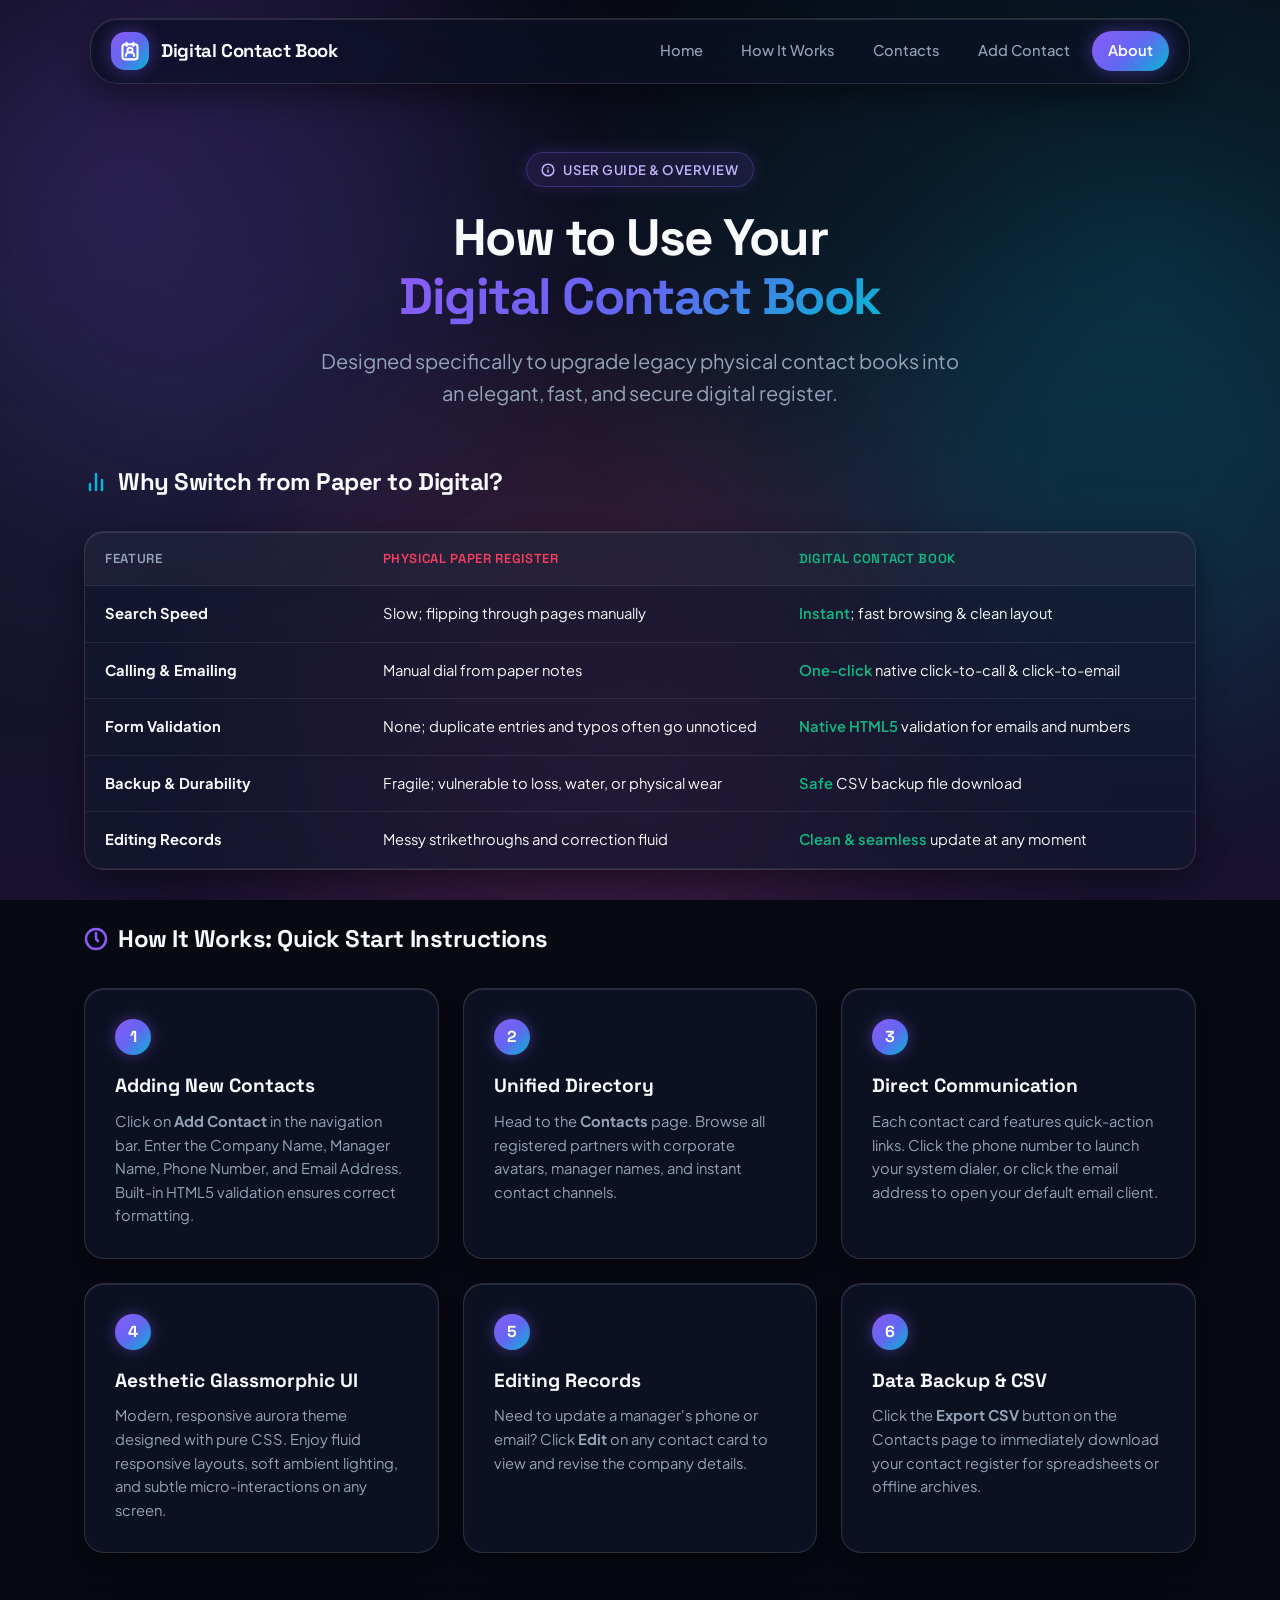
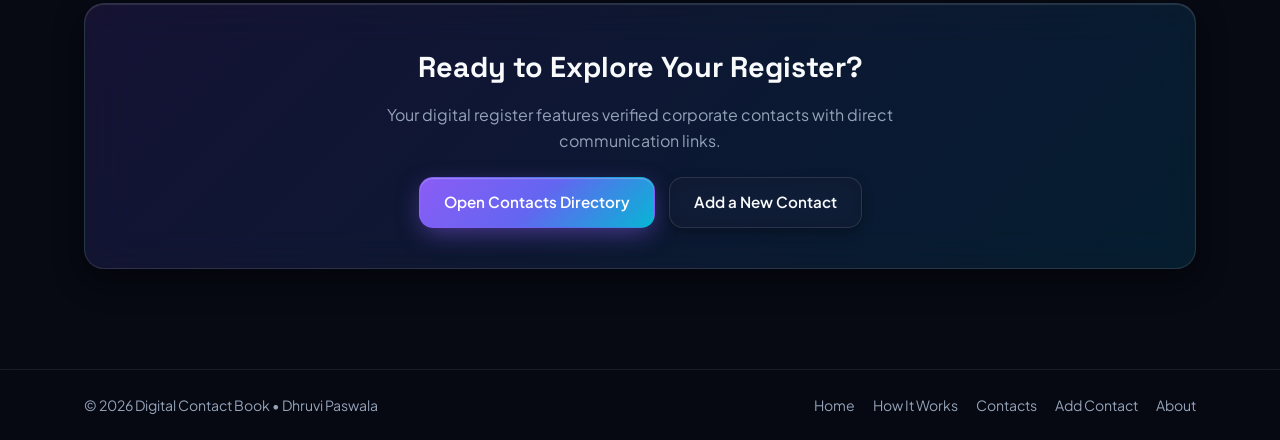
==== commit d4a2c8d5: "Add files via upload" ====
--- a/pages/about.html
+++ b/pages/about.html
@@ -37,6 +37,7 @@
 
       <ul class="nav-links">
         <li><a href="../index.html" class="nav-link">Home</a></li>
+        <li><a href="../index.html#how-it-works" class="nav-link">How It Works</a></li>
         <li><a href="contacts.html" class="nav-link">Contacts</a></li>
         <li><a href="add-contact.html" class="nav-link">Add Contact</a></li>
         <li><a href="about.html" class="nav-link active">About</a></li>
@@ -55,6 +56,7 @@
   <!-- Mobile Dropdown Navigation -->
   <div class="mobile-menu" id="mobile-menu">
     <a href="../index.html" class="nav-link">Home</a>
+    <a href="../index.html#how-it-works" class="nav-link">How It Works</a>
     <a href="contacts.html" class="nav-link">Contacts</a>
     <a href="add-contact.html" class="nav-link">Add Contact</a>
     <a href="about.html" class="nav-link active">About</a>
@@ -134,13 +136,13 @@
       </section>
 
       <!-- Step-by-Step Guide Grid -->
-      <section style="margin-bottom: 50px;" class="fade-in">
+      <section id="how-it-works" style="margin-bottom: 50px;" class="fade-in">
         <h2 class="section-title" style="margin-bottom: 24px;">
           <svg width="24" height="24" viewBox="0 0 24 24" fill="none" stroke="currentColor" stroke-width="2.5" stroke-linecap="round" stroke-linejoin="round" style="color: var(--accent-violet);">
             <circle cx="12" cy="12" r="10"></circle>
             <polyline points="12 6 12 12 14 14"></polyline>
           </svg>
-          Quick Start Instructions
+          How It Works: Quick Start Instructions
         </h2>
 
         <div class="guide-grid">
@@ -220,9 +222,10 @@
   <!-- Sticky / Bottom Footer -->
   <footer class="site-footer">
     <div class="container footer-inner">
-      <div>&copy; 2026 Digital Contact Book &bull; Pure HTML &amp; CSS Edition</div>
+      <div>&copy; 2026 Digital Contact Book &bull; Dhruvi Paswala</div>
       <div class="footer-nav">
         <a href="../index.html">Home</a>
+        <a href="../index.html#how-it-works">How It Works</a>
         <a href="contacts.html">Contacts</a>
         <a href="add-contact.html">Add Contact</a>
         <a href="about.html">About</a>
--- a/css/style.css
+++ b/css/style.css
@@ -362,7 +362,7 @@
 
 .gradient-text {
   background: var(--gradient-primary);
-  -webkit-background-clip: text;
+  background-clip: text;
   -webkit-text-fill-color: transparent;
   display: inline-block;
 }
@@ -903,6 +903,129 @@
   font-size: 0.95rem;
   color: var(--text-muted);
   margin-bottom: 22px;
+}
+
+/* --- How It Works Section --- */
+.how-it-works-section {
+  margin: 50px 0 45px;
+}
+
+.steps-grid {
+  display: grid;
+  grid-template-columns: repeat(auto-fit, minmax(240px, 1fr));
+  gap: 22px;
+  margin-top: 24px;
+}
+
+.step-card {
+  padding: 26px;
+  display: flex;
+  flex-direction: column;
+  justify-content: space-between;
+  border-radius: var(--radius-lg);
+  position: relative;
+  overflow: hidden;
+}
+
+.step-card::before {
+  content: '';
+  position: absolute;
+  top: 0;
+  left: 0;
+  right: 0;
+  height: 2px;
+  background: var(--gradient-primary);
+  opacity: 0;
+  transition: opacity var(--transition-fast);
+}
+
+.step-card:hover::before {
+  opacity: 1;
+}
+
+.step-top-row {
+  display: flex;
+  align-items: center;
+  justify-content: space-between;
+  margin-bottom: 18px;
+}
+
+.step-number-pill {
+  font-family: var(--font-heading);
+  font-size: 0.75rem;
+  font-weight: 700;
+  letter-spacing: 0.08em;
+  text-transform: uppercase;
+  color: var(--accent-violet);
+  background: rgba(139, 92, 246, 0.12);
+  border: 1px solid rgba(139, 92, 246, 0.3);
+  padding: 4px 10px;
+  border-radius: var(--radius-full);
+}
+
+.step-icon-box {
+  width: 44px;
+  height: 44px;
+  border-radius: var(--radius-md);
+  display: flex;
+  align-items: center;
+  justify-content: center;
+  background: rgba(255, 255, 255, 0.05);
+  border: 1px solid var(--border-glass);
+  color: var(--text-main);
+  transition: transform var(--transition-fast), color var(--transition-fast), border-color var(--transition-fast);
+}
+
+.step-card:hover .step-icon-box {
+  transform: scale(1.08);
+  color: var(--accent-cyan);
+  border-color: rgba(6, 182, 212, 0.4);
+}
+
+.step-title {
+  font-family: var(--font-heading);
+  font-size: 1.15rem;
+  font-weight: 700;
+  color: var(--text-main);
+  margin-bottom: 10px;
+}
+
+.step-desc {
+  font-size: 0.9rem;
+  color: var(--text-muted);
+  line-height: 1.6;
+  margin-bottom: 20px;
+}
+
+.step-footer {
+  margin-top: auto;
+  padding-top: 14px;
+  border-top: 1px solid var(--border-subtle);
+  display: flex;
+  align-items: center;
+  justify-content: space-between;
+}
+
+.step-link {
+  font-size: 0.85rem;
+  color: var(--accent-cyan);
+  text-decoration: none;
+  font-weight: 600;
+  display: inline-flex;
+  align-items: center;
+  gap: 4px;
+  transition: gap var(--transition-fast), color var(--transition-fast);
+}
+
+.step-link:hover {
+  color: #67e8f9;
+  gap: 8px;
+}
+
+.step-tag-pill {
+  font-size: 0.78rem;
+  color: var(--text-dim);
+  font-weight: 500;
 }
 
 /* --- About Guide Layout --- */
@@ -1121,6 +1244,7 @@
   .hero-section { padding: 24px 0 20px; }
   .stats-grid { grid-template-columns: 1fr; }
   .cards-grid { grid-template-columns: 1fr; }
+  .steps-grid { grid-template-columns: 1fr; }
   .form-box { padding: 24px 18px; }
   .toolbar { flex-direction: column; align-items: stretch; }
   .footer-inner { flex-direction: column; text-align: center; }
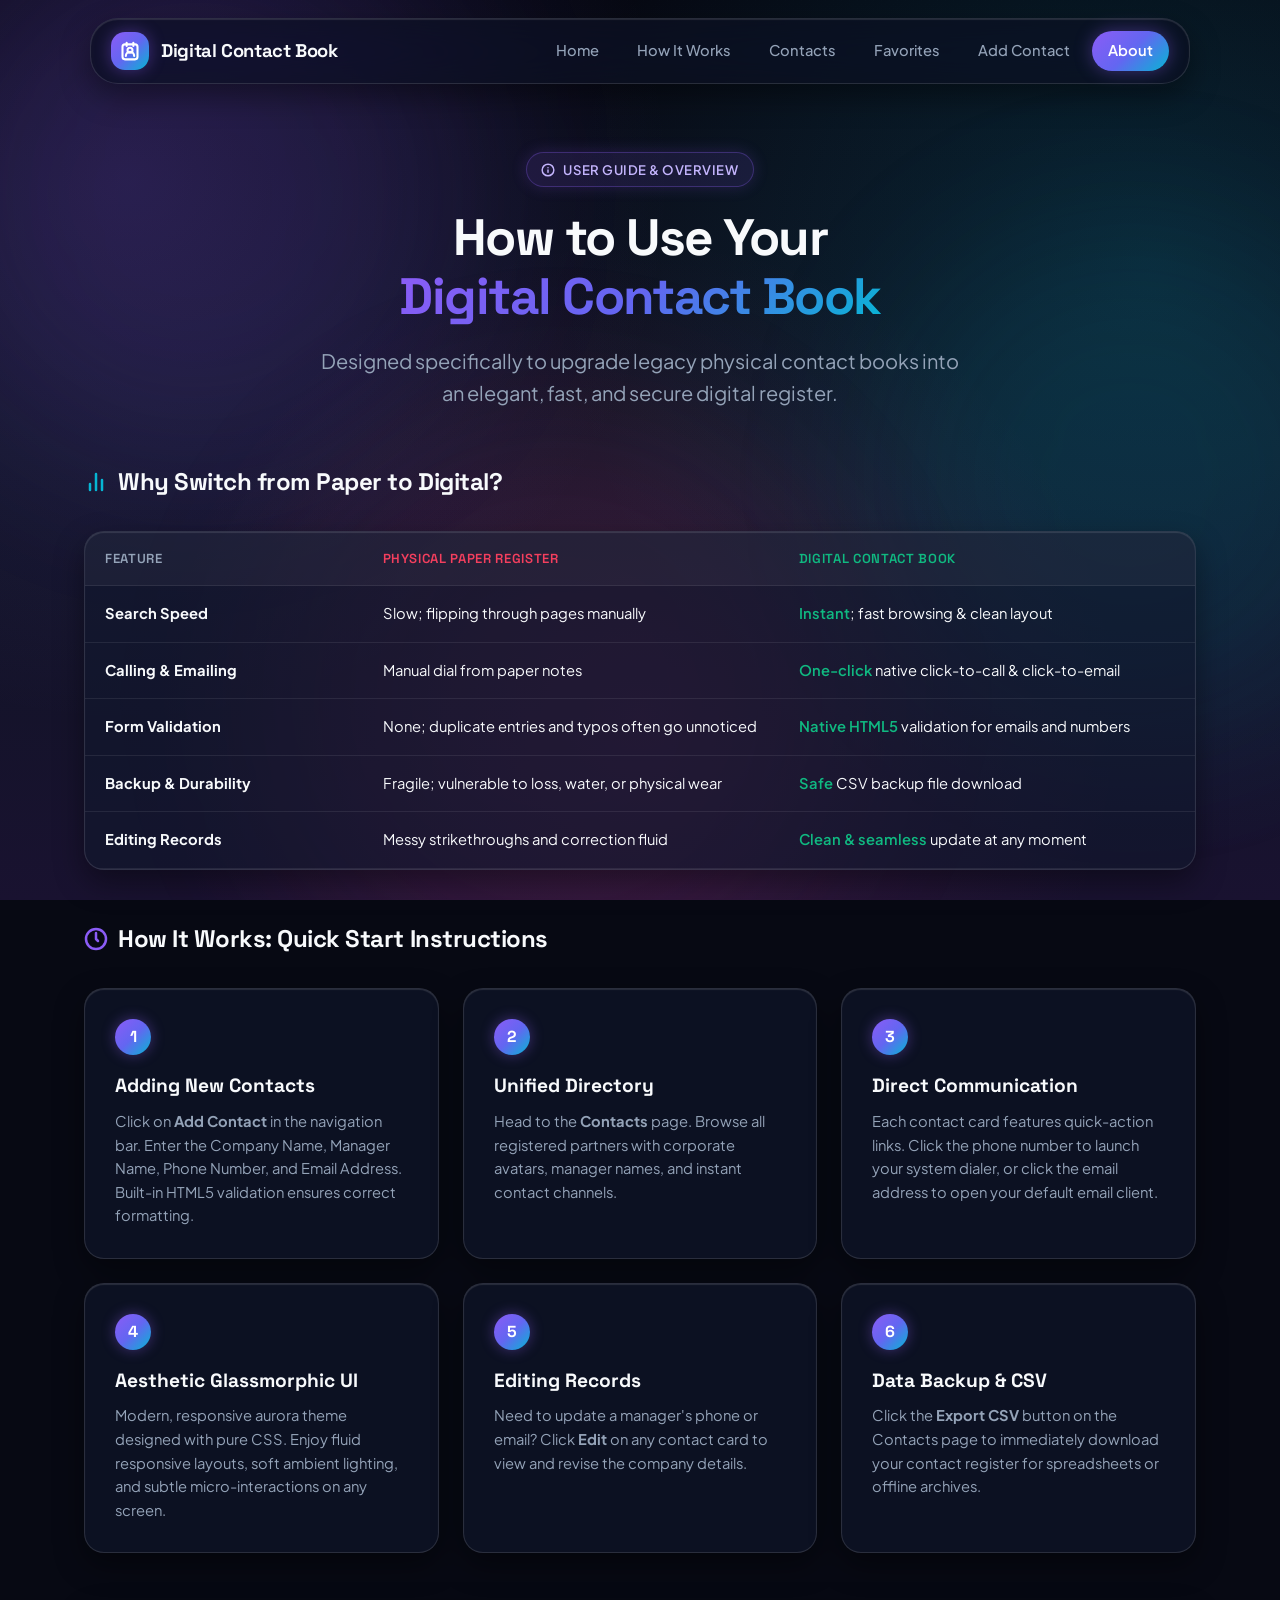
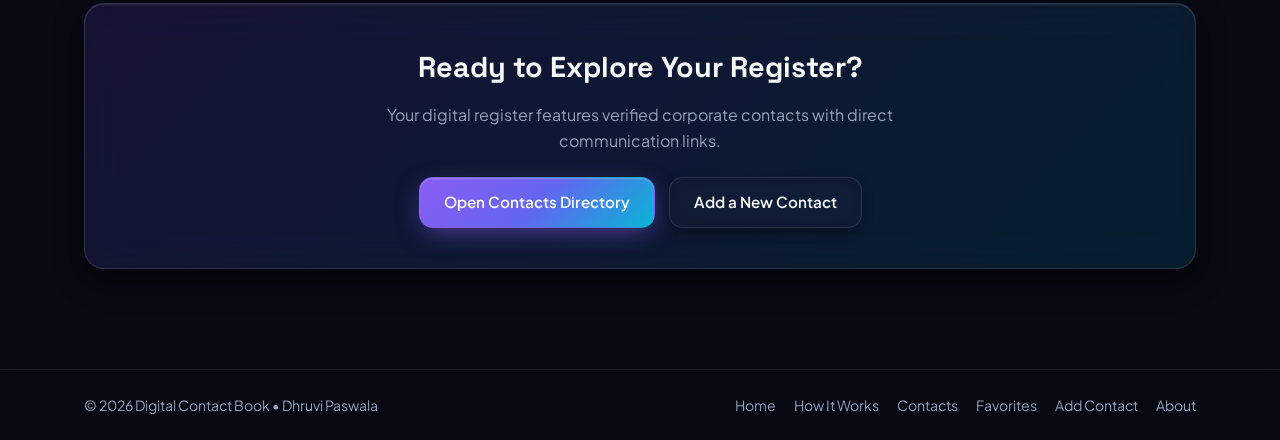
==== commit 99049a12: "Add files via upload" ====
--- a/pages/about.html
+++ b/pages/about.html
@@ -1,12 +1,15 @@
 <!DOCTYPE html>
 <html lang="en">
+
 <head>
   <meta charset="UTF-8">
   <meta name="viewport" content="width=device-width, initial-scale=1.0">
   <title>About & User Guide | Digital Contact Book</title>
-  <meta name="description" content="Learn how to use your digital contact book to replace your physical paper register.">
+  <meta name="description"
+    content="Learn how to use your digital contact book to replace your physical paper register.">
   <link rel="stylesheet" href="../css/style.css">
 </head>
+
 <body>
 
   <!-- Ambient Shifting Glow Mesh -->
@@ -24,7 +27,8 @@
     <nav class="navbar" aria-label="Main Navigation">
       <a href="../index.html" class="nav-brand">
         <div class="brand-icon">
-          <svg width="20" height="20" viewBox="0 0 24 24" fill="none" stroke="currentColor" stroke-width="2.5" stroke-linecap="round" stroke-linejoin="round">
+          <svg width="20" height="20" viewBox="0 0 24 24" fill="none" stroke="currentColor" stroke-width="2.5"
+            stroke-linecap="round" stroke-linejoin="round">
             <path d="M16 2v4"></path>
             <path d="M8 2v4"></path>
             <rect width="18" height="18" x="3" y="4" rx="3"></rect>
@@ -39,12 +43,14 @@
         <li><a href="../index.html" class="nav-link">Home</a></li>
         <li><a href="../index.html#how-it-works" class="nav-link">How It Works</a></li>
         <li><a href="contacts.html" class="nav-link">Contacts</a></li>
+        <li><a href="favourites.html" class="nav-link">Favorites</a></li>
         <li><a href="add-contact.html" class="nav-link">Add Contact</a></li>
         <li><a href="about.html" class="nav-link active">About</a></li>
       </ul>
 
       <label for="mobile-toggle-check" class="mobile-toggle" aria-label="Toggle Navigation Menu">
-        <svg width="22" height="22" viewBox="0 0 24 24" fill="none" stroke="currentColor" stroke-width="2" stroke-linecap="round" stroke-linejoin="round">
+        <svg width="22" height="22" viewBox="0 0 24 24" fill="none" stroke="currentColor" stroke-width="2"
+          stroke-linecap="round" stroke-linejoin="round">
           <line x1="4" y1="6" x2="20" y2="6"></line>
           <line x1="4" y1="12" x2="20" y2="12"></line>
           <line x1="4" y1="18" x2="20" y2="18"></line>
@@ -58,6 +64,7 @@
     <a href="../index.html" class="nav-link">Home</a>
     <a href="../index.html#how-it-works" class="nav-link">How It Works</a>
     <a href="contacts.html" class="nav-link">Contacts</a>
+    <a href="favourites.html" class="nav-link">Favorites</a>
     <a href="add-contact.html" class="nav-link">Add Contact</a>
     <a href="about.html" class="nav-link active">About</a>
   </div>
@@ -69,7 +76,8 @@
       <!-- Header Section -->
       <div class="hero-section fade-in" style="padding-bottom: 20px;">
         <div class="hero-pill">
-          <svg width="14" height="14" viewBox="0 0 24 24" fill="none" stroke="currentColor" stroke-width="2.5" stroke-linecap="round" stroke-linejoin="round">
+          <svg width="14" height="14" viewBox="0 0 24 24" fill="none" stroke="currentColor" stroke-width="2.5"
+            stroke-linecap="round" stroke-linejoin="round">
             <circle cx="12" cy="12" r="10"></circle>
             <line x1="12" y1="16" x2="12" y2="12"></line>
             <line x1="12" y1="8" x2="12.01" y2="8"></line>
@@ -80,14 +88,16 @@
           How to Use Your <br><span class="gradient-text">Digital Contact Book</span>
         </h1>
         <p class="hero-subtitle">
-          Designed specifically to upgrade legacy physical contact books into an elegant, fast, and secure digital register.
+          Designed specifically to upgrade legacy physical contact books into an elegant, fast, and secure digital
+          register.
         </p>
       </div>
 
       <!-- Comparison: Paper Register vs Digital Register -->
       <section style="margin-bottom: 50px;" class="fade-in">
         <h2 class="section-title" style="margin-bottom: 16px;">
-          <svg width="24" height="24" viewBox="0 0 24 24" fill="none" stroke="currentColor" stroke-width="2.5" stroke-linecap="round" stroke-linejoin="round" style="color: var(--accent-cyan);">
+          <svg width="24" height="24" viewBox="0 0 24 24" fill="none" stroke="currentColor" stroke-width="2.5"
+            stroke-linecap="round" stroke-linejoin="round" style="color: var(--accent-cyan);">
             <line x1="18" y1="20" x2="18" y2="10"></line>
             <line x1="12" y1="20" x2="12" y2="4"></line>
             <line x1="6" y1="20" x2="6" y2="14"></line>
@@ -108,27 +118,32 @@
               <tr>
                 <td><strong>Search Speed</strong></td>
                 <td>Slow; flipping through pages manually</td>
-                <td><span style="color: var(--accent-emerald); font-weight: 600;">Instant</span>; fast browsing &amp; clean layout</td>
+                <td><span style="color: var(--accent-emerald); font-weight: 600;">Instant</span>; fast browsing &amp;
+                  clean layout</td>
               </tr>
               <tr>
                 <td><strong>Calling & Emailing</strong></td>
                 <td>Manual dial from paper notes</td>
-                <td><span style="color: var(--accent-emerald); font-weight: 600;">One-click</span> native click-to-call &amp; click-to-email</td>
+                <td><span style="color: var(--accent-emerald); font-weight: 600;">One-click</span> native click-to-call
+                  &amp; click-to-email</td>
               </tr>
               <tr>
                 <td><strong>Form Validation</strong></td>
                 <td>None; duplicate entries and typos often go unnoticed</td>
-                <td><span style="color: var(--accent-emerald); font-weight: 600;">Native HTML5</span> validation for emails and numbers</td>
+                <td><span style="color: var(--accent-emerald); font-weight: 600;">Native HTML5</span> validation for
+                  emails and numbers</td>
               </tr>
               <tr>
                 <td><strong>Backup & Durability</strong></td>
                 <td>Fragile; vulnerable to loss, water, or physical wear</td>
-                <td><span style="color: var(--accent-emerald); font-weight: 600;">Safe</span> CSV backup file download</td>
+                <td><span style="color: var(--accent-emerald); font-weight: 600;">Safe</span> CSV backup file download
+                </td>
               </tr>
               <tr>
                 <td><strong>Editing Records</strong></td>
                 <td>Messy strikethroughs and correction fluid</td>
-                <td><span style="color: var(--accent-emerald); font-weight: 600;">Clean & seamless</span> update at any moment</td>
+                <td><span style="color: var(--accent-emerald); font-weight: 600;">Clean & seamless</span> update at any
+                  moment</td>
               </tr>
             </tbody>
           </table>
@@ -138,7 +153,8 @@
       <!-- Step-by-Step Guide Grid -->
       <section id="how-it-works" style="margin-bottom: 50px;" class="fade-in">
         <h2 class="section-title" style="margin-bottom: 24px;">
-          <svg width="24" height="24" viewBox="0 0 24 24" fill="none" stroke="currentColor" stroke-width="2.5" stroke-linecap="round" stroke-linejoin="round" style="color: var(--accent-violet);">
+          <svg width="24" height="24" viewBox="0 0 24 24" fill="none" stroke="currentColor" stroke-width="2.5"
+            stroke-linecap="round" stroke-linejoin="round" style="color: var(--accent-violet);">
             <circle cx="12" cy="12" r="10"></circle>
             <polyline points="12 6 12 12 14 14"></polyline>
           </svg>
@@ -149,9 +165,11 @@
           <!-- Step 1 -->
           <div class="glass-panel glass-panel-hover guide-card">
             <div class="guide-step-num">1</div>
-            <h3 style="font-family: var(--font-heading); font-size: 1.2rem; margin-bottom: 8px;">Adding New Contacts</h3>
-            <p style="color: var(--text-muted); font-size: 0.92rem; line-height: 1.6;">
-              Click on <strong>Add Contact</strong> in the navigation bar. Enter the Company Name, Manager Name, Phone Number, and Email Address. Built-in HTML5 validation ensures correct formatting.
+            <h3 style="font-family: var(--font-heading); font-size: 1.2rem; margin-bottom: 8px;">Adding New Contacts
+            </h3>
+            <p style="color: var(--text-muted); font-size: 0.92rem; line-height: 1.6;">
+              Click on <strong>Add Contact</strong> in the navigation bar. Enter the Company Name, Manager Name, Phone
+              Number, and Email Address. Built-in HTML5 validation ensures correct formatting.
             </p>
           </div>
 
@@ -160,25 +178,30 @@
             <div class="guide-step-num">2</div>
             <h3 style="font-family: var(--font-heading); font-size: 1.2rem; margin-bottom: 8px;">Unified Directory</h3>
             <p style="color: var(--text-muted); font-size: 0.92rem; line-height: 1.6;">
-              Head to the <strong>Contacts</strong> page. Browse all registered partners with corporate avatars, manager names, and instant contact channels.
+              Head to the <strong>Contacts</strong> page. Browse all registered partners with corporate avatars, manager
+              names, and instant contact channels.
             </p>
           </div>
 
           <!-- Step 3 -->
           <div class="glass-panel glass-panel-hover guide-card">
             <div class="guide-step-num">3</div>
-            <h3 style="font-family: var(--font-heading); font-size: 1.2rem; margin-bottom: 8px;">Direct Communication</h3>
-            <p style="color: var(--text-muted); font-size: 0.92rem; line-height: 1.6;">
-              Each contact card features quick-action links. Click the phone number to launch your system dialer, or click the email address to open your default email client.
+            <h3 style="font-family: var(--font-heading); font-size: 1.2rem; margin-bottom: 8px;">Direct Communication
+            </h3>
+            <p style="color: var(--text-muted); font-size: 0.92rem; line-height: 1.6;">
+              Each contact card features quick-action links. Click the phone number to launch your system dialer, or
+              click the email address to open your default email client.
             </p>
           </div>
 
           <!-- Step 4 -->
           <div class="glass-panel glass-panel-hover guide-card">
             <div class="guide-step-num">4</div>
-            <h3 style="font-family: var(--font-heading); font-size: 1.2rem; margin-bottom: 8px;">Aesthetic Glassmorphic UI</h3>
-            <p style="color: var(--text-muted); font-size: 0.92rem; line-height: 1.6;">
-              Modern, responsive aurora theme designed with pure CSS. Enjoy fluid responsive layouts, soft ambient lighting, and subtle micro-interactions on any screen.
+            <h3 style="font-family: var(--font-heading); font-size: 1.2rem; margin-bottom: 8px;">Aesthetic Glassmorphic
+              UI</h3>
+            <p style="color: var(--text-muted); font-size: 0.92rem; line-height: 1.6;">
+              Modern, responsive aurora theme designed with pure CSS. Enjoy fluid responsive layouts, soft ambient
+              lighting, and subtle micro-interactions on any screen.
             </p>
           </div>
 
@@ -187,7 +210,8 @@
             <div class="guide-step-num">5</div>
             <h3 style="font-family: var(--font-heading); font-size: 1.2rem; margin-bottom: 8px;">Editing Records</h3>
             <p style="color: var(--text-muted); font-size: 0.92rem; line-height: 1.6;">
-              Need to update a manager's phone or email? Click <strong>Edit</strong> on any contact card to view and revise the company details.
+              Need to update a manager's phone or email? Click <strong>Edit</strong> on any contact card to view and
+              revise the company details.
             </p>
           </div>
 
@@ -196,14 +220,16 @@
             <div class="guide-step-num">6</div>
             <h3 style="font-family: var(--font-heading); font-size: 1.2rem; margin-bottom: 8px;">Data Backup & CSV</h3>
             <p style="color: var(--text-muted); font-size: 0.92rem; line-height: 1.6;">
-              Click the <strong>Export CSV</strong> button on the Contacts page to immediately download your contact register for spreadsheets or offline archives.
+              Click the <strong>Export CSV</strong> button on the Contacts page to immediately download your contact
+              register for spreadsheets or offline archives.
             </p>
           </div>
         </div>
       </section>
 
       <!-- Call to Action Banner -->
-      <section class="glass-panel fade-in" style="padding: 40px; text-align: center; margin-bottom: 40px; background: linear-gradient(135deg, rgba(139, 92, 246, 0.12) 0%, rgba(6, 182, 212, 0.12) 100%);">
+      <section class="glass-panel fade-in"
+        style="padding: 40px; text-align: center; margin-bottom: 40px; background: linear-gradient(135deg, rgba(139, 92, 246, 0.12) 0%, rgba(6, 182, 212, 0.12) 100%);">
         <h2 style="font-family: var(--font-heading); font-size: 1.8rem; font-weight: 700; margin-bottom: 12px;">
           Ready to Explore Your Register?
         </h2>
@@ -227,11 +253,13 @@
         <a href="../index.html">Home</a>
         <a href="../index.html#how-it-works">How It Works</a>
         <a href="contacts.html">Contacts</a>
+        <a href="favourites.html">Favorites</a>
         <a href="add-contact.html">Add Contact</a>
-        <a href="about.html">About</a>
+        <a href="about.html" class="active">About</a>
       </div>
     </div>
   </footer>
 
 </body>
+
 </html>
--- a/css/style.css
+++ b/css/style.css
@@ -14,7 +14,7 @@
   --bg-dark: #070913;
   --bg-gradient-1: #0f1424;
   --bg-gradient-2: #191230;
-  
+
   --glass-nav: rgba(12, 16, 33, 0.75);
   --glass-card: rgba(18, 24, 46, 0.6);
   --glass-card-hover: rgba(26, 34, 64, 0.75);
@@ -57,7 +57,9 @@
 }
 
 /* --- Base & Reset --- */
-*, *::before, *::after {
+*,
+*::before,
+*::after {
   box-sizing: border-box;
   margin: 0;
   padding: 0;
@@ -72,7 +74,7 @@
 body {
   font-family: var(--font-body);
   background-color: var(--bg-dark);
-  background-image: 
+  background-image:
     radial-gradient(circle at 10% 20%, rgba(139, 92, 246, 0.16), transparent 40%),
     radial-gradient(circle at 90% 30%, rgba(6, 182, 212, 0.14), transparent 45%),
     radial-gradient(circle at 50% 80%, rgba(236, 72, 153, 0.12), transparent 50%),
@@ -85,6 +87,10 @@
   flex-direction: column;
   position: relative;
   overflow-x: hidden;
+}
+
+a {
+  text-decoration: none;
 }
 
 /* Shifting Ambient Aurora Mesh */
@@ -132,24 +138,45 @@
 }
 
 @keyframes floatOrb1 {
-  0% { transform: translate(0, 0) scale(1); }
-  100% { transform: translate(120px, 140px) scale(1.15); }
+  0% {
+    transform: translate(0, 0) scale(1);
+  }
+
+  100% {
+    transform: translate(120px, 140px) scale(1.15);
+  }
 }
 
 @keyframes floatOrb2 {
-  0% { transform: translate(0, 0) scale(1); }
-  100% { transform: translate(-140px, 80px) scale(0.95); }
+  0% {
+    transform: translate(0, 0) scale(1);
+  }
+
+  100% {
+    transform: translate(-140px, 80px) scale(0.95);
+  }
 }
 
 @keyframes floatOrb3 {
-  0% { transform: translate(0, 0) scale(1); }
-  100% { transform: translate(80px, -120px) scale(1.1); }
+  0% {
+    transform: translate(0, 0) scale(1);
+  }
+
+  100% {
+    transform: translate(80px, -120px) scale(1.1);
+  }
 }
 
 /* Respect Reduced Motion */
 @media (prefers-reduced-motion: reduce) {
-  .glow-orb { animation: none !important; }
-  * { animation-duration: 0.001ms !important; transition-duration: 0.001ms !important; }
+  .glow-orb {
+    animation: none !important;
+  }
+
+  * {
+    animation-duration: 0.001ms !important;
+    transition-duration: 0.001ms !important;
+  }
 }
 
 /* --- Container & Layout --- */
@@ -262,6 +289,8 @@
 .mobile-toggle-check {
   position: absolute;
   opacity: 0;
+  width: 1px;
+  height: 1px;
   pointer-events: none;
 }
 
@@ -297,7 +326,7 @@
 }
 
 .mobile-menu.open,
-.mobile-toggle-check:checked ~ .mobile-menu {
+.mobile-toggle-check:checked~.mobile-menu {
   display: flex;
 }
 
@@ -572,7 +601,7 @@
 
 .search-wrap {
   position: relative;
-  flex: 1 1 320px;
+  flex: 1;
 }
 
 .search-icon-svg {
@@ -766,10 +795,30 @@
   display: flex;
   align-items: center;
   justify-content: flex-end;
+  flex-wrap: wrap;
   gap: 8px;
   padding-top: 16px;
   border-top: 1px solid var(--border-subtle);
   margin-top: auto;
+}
+
+.btn-view-details {
+  background: rgba(139, 92, 246, 0.12);
+  border: 1px solid rgba(139, 92, 246, 0.35);
+  color: #c4b5fd;
+  display: inline-flex;
+  align-items: center;
+  gap: 6px;
+  text-decoration: none;
+  transition: all var(--transition-fast);
+}
+
+.btn-view-details:hover {
+  background: rgba(139, 92, 246, 0.25);
+  border-color: rgba(139, 92, 246, 0.6);
+  color: #ffffff;
+  box-shadow: 0 0 16px rgba(139, 92, 246, 0.35);
+  transform: translateY(-2px);
 }
 
 /* --- Forms & Validation --- */
@@ -1069,7 +1118,8 @@
   text-align: left;
 }
 
-.comparison-table th, .comparison-table td {
+.comparison-table th,
+.comparison-table td {
   padding: 16px 20px;
   border-bottom: 1px solid var(--border-subtle);
   font-size: 0.92rem;
@@ -1181,13 +1231,27 @@
 }
 
 @keyframes toastIn {
-  from { opacity: 0; transform: translateY(16px) scale(0.96); }
-  to { opacity: 1; transform: translateY(0) scale(1); }
+  from {
+    opacity: 0;
+    transform: translateY(16px) scale(0.96);
+  }
+
+  to {
+    opacity: 1;
+    transform: translateY(0) scale(1);
+  }
 }
 
 @keyframes toastOut {
-  from { opacity: 1; transform: translateY(0) scale(1); }
-  to { opacity: 0; transform: translateY(16px) scale(0.96); }
+  from {
+    opacity: 1;
+    transform: translateY(0) scale(1);
+  }
+
+  to {
+    opacity: 0;
+    transform: translateY(16px) scale(0.96);
+  }
 }
 
 /* --- Footer --- */
@@ -1227,8 +1291,15 @@
 
 /* --- Animations --- */
 @keyframes fadeInUp {
-  from { opacity: 0; transform: translateY(16px); }
-  to { opacity: 1; transform: translateY(0); }
+  from {
+    opacity: 0;
+    transform: translateY(16px);
+  }
+
+  to {
+    opacity: 1;
+    transform: translateY(0);
+  }
 }
 
 .fade-in {
@@ -1237,16 +1308,724 @@
 
 /* --- Responsive Media Queries --- */
 @media (max-width: 768px) {
-  .nav-links { display: none; }
-  .mobile-toggle { display: flex; }
-  .navbar { height: 60px; padding: 0 16px; }
-  .main-content { padding-top: 92px; padding-bottom: 40px; }
-  .hero-section { padding: 24px 0 20px; }
-  .stats-grid { grid-template-columns: 1fr; }
-  .cards-grid { grid-template-columns: 1fr; }
-  .steps-grid { grid-template-columns: 1fr; }
-  .form-box { padding: 24px 18px; }
-  .toolbar { flex-direction: column; align-items: stretch; }
-  .footer-inner { flex-direction: column; text-align: center; }
-}
-
+  .nav-links {
+    display: none;
+  }
+
+  .mobile-toggle {
+    display: flex;
+  }
+
+  .navbar {
+    height: 60px;
+    padding: 0 16px;
+  }
+
+  .main-content {
+    padding-top: 92px;
+    padding-bottom: 40px;
+  }
+
+  .hero-section {
+    padding: 24px 0 20px;
+  }
+
+  .stats-grid {
+    grid-template-columns: 1fr;
+  }
+
+  .cards-grid {
+    grid-template-columns: 1fr;
+  }
+
+  .steps-grid {
+    grid-template-columns: 1fr;
+  }
+
+  .form-box {
+    padding: 24px 18px;
+  }
+
+  .toolbar {
+    flex-direction: column;
+    align-items: stretch;
+  }
+
+  .footer-inner {
+    flex-direction: column;
+    text-align: center;
+  }
+}
+.errorMassage {
+  border-color: #f43f5e;
+}
+/* ===================================================================
+   Pure-CSS Favorites Architecture & Star Toggle
+   =================================================================== */
+
+/* Amber Stat Icon for Home Dashboard */
+.stat-icon.amber {
+  background: rgba(245, 158, 11, 0.12);
+  border-color: rgba(245, 158, 11, 0.35);
+  color: #f59e0b;
+  box-shadow: 0 0 20px rgba(245, 158, 11, 0.15);
+}
+
+/* Accessible Visually Hidden Checkbox for Pure-CSS State Toggle */
+.fav-checkbox {
+  position: absolute;
+  opacity: 0;
+  width: 0;
+  height: 0;
+  pointer-events: none;
+}
+
+/* 36x36px Glassmorphic Star Toggle Button in .card-header-row */
+.fav-star-btn {
+  width: 36px;
+  height: 36px;
+  border-radius: var(--radius-full);
+  background: rgba(255, 255, 255, 0.05);
+  border: 1px solid var(--border-glass);
+  display: inline-flex;
+  align-items: center;
+  justify-content: center;
+  cursor: pointer;
+  color: var(--text-dim);
+  transition: all var(--transition-fast);
+  flex-shrink: 0;
+  margin-left: auto;
+  user-select: none;
+}
+
+.fav-star-btn:hover {
+  background: rgba(245, 158, 11, 0.12);
+  border-color: rgba(245, 158, 11, 0.35);
+  color: #fbbf24;
+  transform: scale(1.08);
+}
+
+.fav-star-btn:focus-visible {
+  outline: 2px solid var(--accent-amber);
+  outline-offset: 2px;
+}
+
+.fav-star-btn svg {
+  transition: transform 0.35s cubic-bezier(0.175, 0.885, 0.32, 1.275), fill 0.25s ease, stroke 0.25s ease, filter 0.25s ease;
+  fill: none;
+  stroke: currentColor;
+}
+
+@keyframes starPop {
+  0% {
+    transform: scale(0.7);
+  }
+
+  50% {
+    transform: scale(1.3);
+  }
+
+  100% {
+    transform: scale(1);
+  }
+}
+
+/* VIP Micro-Badge */
+.vip-pill {
+  display: inline-flex;
+  align-items: center;
+  gap: 4px;
+  padding: 2px 8px;
+  border-radius: var(--radius-full);
+  background: rgba(245, 158, 11, 0.12);
+  border: 1px solid rgba(245, 158, 11, 0.3);
+  color: #fbbf24;
+  font-size: 0.7rem;
+  font-weight: 700;
+  letter-spacing: 0.04em;
+  text-transform: uppercase;
+  vertical-align: middle;
+}
+
+/* Subtle Golden/Violet Top-Edge Highlight for Starred Cards */
+.contact-card-active {
+  border-color: rgba(245, 158, 11, 0.35);
+  box-shadow: 0 16px 36px rgba(0, 0, 0, 0.45), 0 0 24px rgba(245, 158, 11, 0.12);
+  position: relative;
+}
+.contact-active1 {
+  content: '';
+  position: absolute;
+  top: 0;
+  left: 0;
+  right: 0;
+  height: 2px;
+  background: linear-gradient(90deg, #f59e0b, #fbbf24, #ec4899);
+  border-top-left-radius: inherit;
+  border-top-right-radius: inherit;
+}
+/* Active Checked State via Pure-CSS Sibling Combinator (+) */
+.ActiveChecked {
+  background: rgba(245, 158, 11, 0.18);
+  border-color: rgba(245, 158, 11, 0.5);
+  color: #f59e0b;
+  box-shadow: 0 0 16px rgba(245, 158, 11, 0.35);
+}
+.fav-checkbox-active {
+  fill: #f59e0b;
+  stroke: #f59e0b;
+  filter: drop-shadow(0 0 8px rgba(245, 158, 11, 0.6));
+  animation: starPop 0.35s cubic-bezier(0.175, 0.885, 0.32, 1.275);
+}
+
+#favourites-cards-grid .empty-state {
+  grid-column: 1 / -1;
+  width: 100%;
+  max-width: 100%;
+  display: flex;
+  flex-direction: column;
+  align-items: center;
+  justify-content: center;
+  text-align: center;
+  margin: 0 auto;
+  padding: 3rem 1.5rem;
+}
+
+#favourites-cards-grid .empty-text {
+  max-width: 480px;
+  margin-left: auto;
+  margin-right: auto;
+}
+.fav-star-btn svg.fav-checkbox-active,
+.ActiveChecked svg {
+  fill: #f59e0b !important;
+  stroke: #f59e0b !important;
+  filter: drop-shadow(0 0 8px rgba(245, 158, 11, 0.6));
+  animation: starPop 0.35s cubic-bezier(0.175, 0.885, 0.32, 1.275);
+}
+
+/* ===================================================================
+   Full Contact / Card Details View (Pure HTML5 + CSS3)
+   =================================================================== */
+
+.details-container {
+  max-width: 980px;
+  margin: 0 auto;
+  display: flex;
+  flex-direction: column;
+  gap: 24px;
+}
+
+/* 1. Header / Top Bar Area */
+.details-top-bar {
+  display: flex;
+  align-items: center;
+  justify-content: space-between;
+  gap: 16px;
+  flex-wrap: wrap;
+  margin-bottom: 4px;
+}
+
+.details-nav-actions {
+  display: flex;
+  align-items: center;
+  gap: 10px;
+}
+
+.details-fav-link {
+  border-color: rgba(245, 158, 11, 0.35);
+  color: #fbbf24;
+}
+
+.details-fav-link:hover {
+  border-color: rgba(245, 158, 11, 0.6);
+  background: rgba(245, 158, 11, 0.12);
+  color: #f59e0b;
+}
+
+.details-status-badges {
+  display: flex;
+  align-items: center;
+  gap: 10px;
+  flex-wrap: wrap;
+}
+
+.status-badge {
+  display: inline-flex;
+  align-items: center;
+  gap: 8px;
+  padding: 6px 14px;
+  border-radius: var(--radius-full);
+  font-size: 0.8rem;
+  font-weight: 600;
+  letter-spacing: 0.03em;
+}
+
+.status-active {
+  background: rgba(16, 185, 129, 0.12);
+  border: 1px solid rgba(16, 185, 129, 0.3);
+  color: #34d399;
+}
+
+.status-dot {
+  width: 7px;
+  height: 7px;
+  border-radius: 50%;
+  background: #10b981;
+  box-shadow: 0 0 8px #10b981;
+}
+
+.record-id-pill {
+  font-family: var(--font-heading);
+  font-size: 0.90rem;
+  padding: 6px 12px;
+  border-radius: var(--radius-full);
+  background: rgba(255, 255, 255, 0.05);
+  border: 1px solid var(--border-glass);
+  color: var(--text-dim);
+  font-weight:600;
+}
+
+/* 2. Profile / Primary Identity Hero Card */
+.details-hero-card {
+  padding: 32px 36px;
+  position: relative;
+  overflow: hidden;
+}
+
+.details-hero-card::before {
+  content: '';
+  position: absolute;
+  top: 0;
+  left: 0;
+  right: 0;
+  height: 3px;
+  background: var(--gradient-primary);
+}
+
+.details-hero-inner {
+  display: flex;
+  align-items: center;
+  gap: 28px;
+  flex-wrap: wrap;
+}
+
+.details-avatar-wrapper {
+  position: relative;
+  flex-shrink: 0;
+}
+
+.details-avatar-lg {
+  width: 96px;
+  height: 96px;
+  border-radius: var(--radius-xl);
+  display: flex;
+  align-items: center;
+  justify-content: center;
+  font-family: var(--font-heading);
+  font-size: 2.2rem;
+  font-weight: 800;
+  color: #ffffff;
+  box-shadow: 0 10px 28px rgba(0, 0, 0, 0.45);
+  text-shadow: 0 2px 4px rgba(0, 0, 0, 0.4);
+}
+
+.avatar-verified-badge {
+  position: absolute;
+  bottom: -4px;
+  right: -4px;
+  width: 28px;
+  height: 28px;
+  border-radius: 50%;
+  background: var(--accent-cyan);
+  color: #070913;
+  display: flex;
+  align-items: center;
+  justify-content: center;
+  border: 3px solid var(--bg-dark);
+  box-shadow: 0 0 12px rgba(6, 182, 212, 0.6);
+}
+
+.details-profile-content {
+  flex: 1;
+  min-width: 240px;
+}
+
+.details-name-row {
+  display: flex;
+  align-items: center;
+  gap: 14px;
+  flex-wrap: wrap;
+  margin-bottom: 6px;
+}
+
+.details-name {
+  font-family: var(--font-heading);
+  font-size: 1.85rem;
+  font-weight: 700;
+  color: var(--text-main);
+  letter-spacing: -0.02em;
+  line-height: 1.2;
+}
+
+.details-company-role {
+  display: flex;
+  align-items: center;
+  gap: 8px;
+  flex-wrap: wrap;
+  color: var(--text-muted);
+  font-size: 0.98rem;
+  margin-bottom: 14px;
+}
+
+.details-role-title {
+  color: var(--accent-cyan);
+  font-weight: 600;
+}
+
+.details-bullet {
+  color: var(--text-dim);
+}
+
+.details-company-name {
+  color: var(--text-main);
+  font-weight: 500;
+}
+
+.details-tags-row {
+  display: flex;
+  gap: 8px;
+  flex-wrap: wrap;
+}
+
+.tag-pill {
+  font-size: 0.76rem;
+  font-weight: 600;
+  padding: 3px 10px;
+  border-radius: var(--radius-full);
+  letter-spacing: 0.02em;
+}
+
+.tag-purple {
+  background: rgba(139, 92, 246, 0.14);
+  border: 1px solid rgba(139, 92, 246, 0.35);
+  color: #c4b5fd;
+}
+
+.tag-cyan {
+  background: rgba(6, 182, 212, 0.14);
+  border: 1px solid rgba(6, 182, 212, 0.35);
+  color: #67e8f9;
+}
+
+.tag-emerald {
+  background: rgba(16, 185, 129, 0.14);
+  border: 1px solid rgba(16, 185, 129, 0.35);
+  color: #6ee7b7;
+}
+
+.tag-gray {
+  background: rgba(255, 255, 255, 0.05);
+  border: 1px solid var(--border-glass);
+  color: var(--text-muted);
+}
+
+.details-hero-quick-actions {
+  display: flex;
+  flex-direction: column;
+  gap: 10px;
+  margin-left: auto;
+  align-self: center;
+}
+
+/* 3. Sections Grid (Modular 2-Column Info Blocks) */
+.details-sections-grid {
+  display: grid;
+  grid-template-columns: repeat(1, 1fr);
+  gap: 20px;
+}
+
+.details-section-card {
+  padding: 24px;
+  border-radius: var(--radius-lg);
+}
+
+.details-card-title {
+  font-family: var(--font-heading);
+  font-size: 1.08rem;
+  font-weight: 700;
+  color: var(--text-main);
+  display: flex;
+  align-items: center;
+  gap: 10px;
+  margin-bottom: 18px;
+  padding-bottom: 12px;
+  border-bottom: 1px solid var(--border-subtle);
+}
+
+.details-icon-wrap {
+  width: 34px;
+  height: 34px;
+  border-radius: var(--radius-md);
+  display: inline-flex;
+  align-items: center;
+  justify-content: center;
+  flex-shrink: 0;
+}
+
+.icon-cyan {
+  background: rgba(6, 182, 212, 0.12);
+  color: #22d3ee;
+  border: 1px solid rgba(6, 182, 212, 0.25);
+}
+
+.icon-purple {
+  background: rgba(139, 92, 246, 0.12);
+  color: #a78bfa;
+  border: 1px solid rgba(139, 92, 246, 0.25);
+}
+
+.icon-emerald {
+  background: rgba(16, 185, 129, 0.12);
+  color: #34d399;
+  border: 1px solid rgba(16, 185, 129, 0.25);
+}
+
+.icon-pink {
+  background: rgba(236, 72, 153, 0.12);
+  color: #f472b6;
+  border: 1px solid rgba(236, 72, 153, 0.25);
+}
+
+.icon-amber {
+  background: rgba(245, 158, 11, 0.12);
+  color: #fbbf24;
+  border: 1px solid rgba(245, 158, 11, 0.25);
+}
+
+/* Info Lists */
+.details-info-list {
+  list-style: none;
+  display: flex;
+  flex-direction: column;
+  gap: 14px;
+}
+
+.details-info-item {
+  display: flex;
+  align-items: center;
+  justify-content: space-between;
+  gap: 12px;
+  padding: 10px 14px;
+  background: rgba(255, 255, 255, 0.02);
+  border: 1px solid var(--border-subtle);
+  border-radius: var(--radius-md);
+  transition: all var(--transition-fast);
+}
+
+.details-info-item:hover {
+  background: rgba(255, 255, 255, 0.05);
+  border-color: var(--border-glass);
+}
+
+.info-meta {
+  display: flex;
+  flex-direction: column;
+  gap: 2px;
+  min-width: 0;
+}
+
+.info-label {
+  font-size: 0.75rem;
+  font-weight: 600;
+  text-transform: uppercase;
+  letter-spacing: 0.04em;
+  color: var(--text-dim);
+}
+
+.info-link {
+  color: var(--text-main);
+  text-decoration: none;
+  font-size: 0.92rem;
+  font-weight: 500;
+  transition: color var(--transition-fast);
+  white-space: nowrap;
+  overflow: hidden;
+  text-overflow: ellipsis;
+}
+
+.info-link:hover,
+.info-link:focus-visible {
+  color: var(--accent-cyan);
+  text-decoration: underline;
+}
+
+.info-badge {
+  font-size: 0.72rem;
+  font-weight: 600;
+  padding: 2px 8px;
+  border-radius: var(--radius-sm);
+  background: rgba(255, 255, 255, 0.06);
+  color: var(--text-muted);
+  border: 1px solid var(--border-subtle);
+  white-space: nowrap;
+}
+
+/* Address Box */
+.details-address-box {
+  display: flex;
+  flex-direction: column;
+  gap: 6px;
+  padding: 14px 16px;
+  background: rgba(255, 255, 255, 0.02);
+  border: 1px solid var(--border-subtle);
+  border-radius: var(--radius-md);
+}
+
+.address-street {
+  font-size: 0.96rem;
+  font-weight: 600;
+  color: var(--text-main);
+}
+
+.address-city-state,
+.address-country {
+  font-size: 0.9rem;
+  color: var(--text-muted);
+}
+
+.address-footer-row {
+  display: flex;
+  align-items: center;
+  justify-content: space-between;
+  margin-top: 10px;
+  padding-top: 10px;
+  border-top: 1px solid var(--border-subtle);
+}
+
+.address-map-link {
+  display: inline-flex;
+  align-items: center;
+  gap: 5px;
+  font-size: 0.82rem;
+  font-weight: 600;
+  color: var(--accent-cyan);
+  text-decoration: none;
+  transition: gap var(--transition-fast), color var(--transition-fast);
+}
+
+.address-map-link:hover {
+  gap: 8px;
+  color: #67e8f9;
+}
+
+/* Section E: Notes / Bio Card */
+.details-notes-card {
+  padding: 26px 30px;
+  border-radius: var(--radius-lg);
+}
+
+.details-bio-content {
+  font-size: 0.94rem;
+  color: var(--text-muted);
+  line-height: 1.7;
+}
+
+/* Section F: Additional Metadata Card */
+.details-meta-card {
+  padding: 20px 28px;
+  border-radius: var(--radius-lg);
+  background: rgba(18, 24, 46, 0.45);
+}
+
+.details-meta-grid {
+  display: grid;
+  grid-template-columns: repeat(4, 1fr);
+  gap: 18px;
+}
+
+.meta-field {
+  display: flex;
+  flex-direction: column;
+  gap: 3px;
+}
+
+.meta-label {
+  font-size: 0.74rem;
+  font-weight: 600;
+  text-transform: uppercase;
+  letter-spacing: 0.04em;
+  color: var(--text-dim);
+}
+
+.meta-value {
+  font-size: 0.88rem;
+  font-weight: 600;
+  color: var(--text-main);
+}
+
+/* 4. Action Buttons Row */
+.details-actions-row {
+  display: flex;
+  align-items: center;
+  justify-content: space-between;
+  gap: 16px;
+  padding-top: 8px;
+  flex-wrap: wrap;
+}
+
+.actions-left,
+.actions-right {
+  display: flex;
+  align-items: center;
+  gap: 12px;
+  flex-wrap: wrap;
+}
+
+/* 5. Responsive Behavior */
+@media (max-width: 900px) {
+  .details-sections-grid {
+    grid-template-columns: 1fr;
+  }
+  .details-meta-grid {
+    grid-template-columns: repeat(2, 1fr);
+  }
+  .details-hero-quick-actions {
+    margin-left: 0;
+    flex-direction: row;
+    width: 100%;
+  }
+  .details-hero-quick-actions .btn {
+    flex: 1;
+  }
+}
+
+@media (max-width: 640px) {
+  .details-hero-card {
+    padding: 24px 20px;
+  }
+  .details-hero-inner {
+    flex-direction: column;
+    align-items: flex-start;
+    gap: 18px;
+  }
+  .details-name {
+    font-size: 1.5rem;
+  }
+  .details-meta-grid {
+    grid-template-columns: 1fr;
+  }
+  .details-actions-row {
+    flex-direction: column-reverse;
+    align-items: stretch;
+  }
+  .actions-left,
+  .actions-right {
+    width: 100%;
+    flex-direction: column;
+  }
+  .actions-left .btn,
+  .actions-right .btn {
+    width: 100%;
+  }
+}
